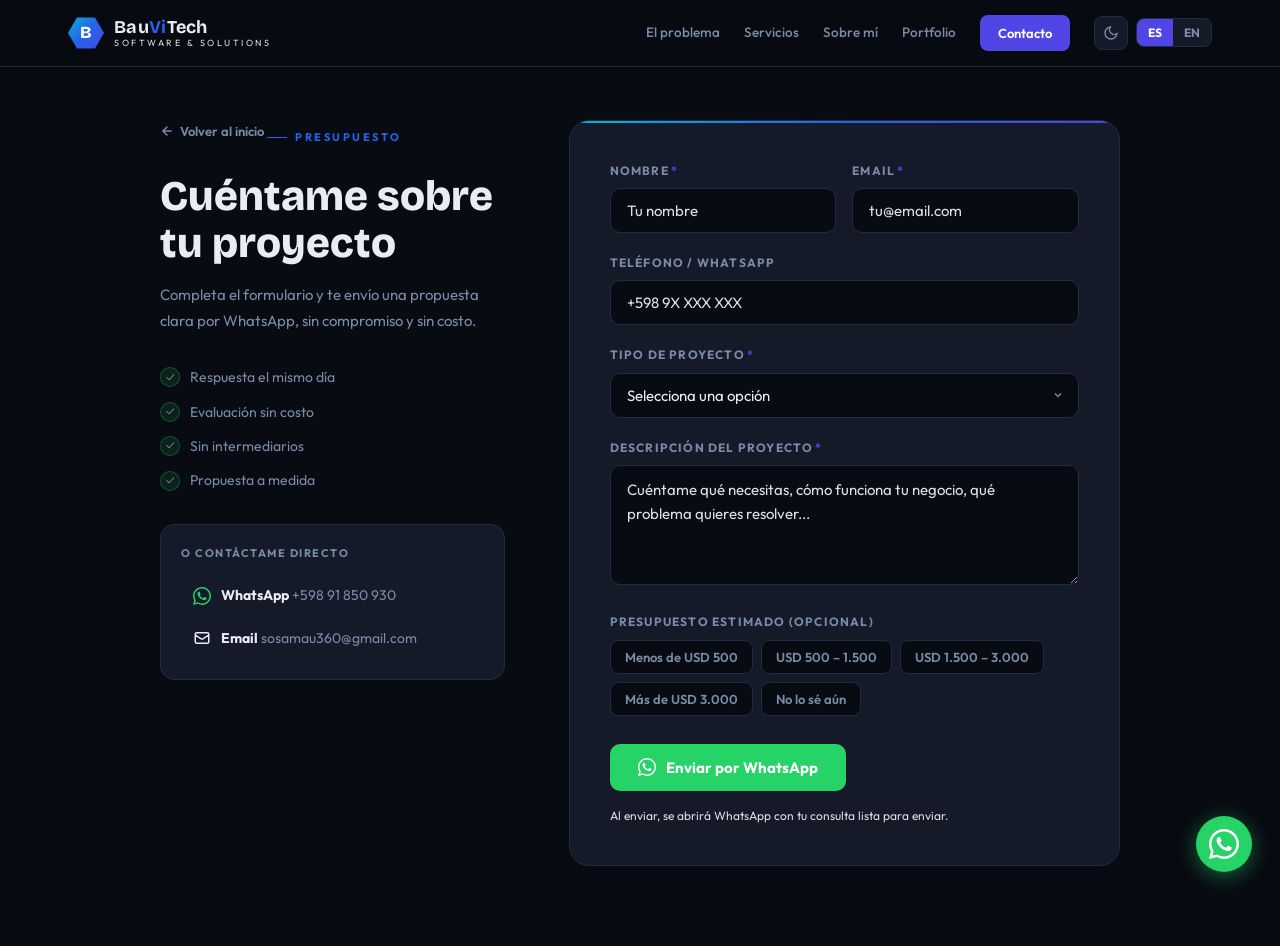
==== contacto.html @ b252465f "fix: accessible quote form and interaction regression tests (BVT-07)" ====
<!DOCTYPE html>
<html lang="es">
<head>
    <meta charset="UTF-8">
    <meta name="viewport" content="width=device-width, initial-scale=1.0">
    <title>Solicitar presupuesto – BauViTech</title>
    <link href="https://fonts.googleapis.com/css2?family=Outfit:wght@300;400;500;600;700;800&family=Bricolage+Grotesque:wght@700;800&display=swap" rel="stylesheet">
    <link rel="stylesheet" href="shared.css">
    <link rel="stylesheet" href="contacto.css">
    <link rel="icon" href="img/favicon.ico">
    <link rel="icon" type="image/png" sizes="32x32" href="img/favicon-32.png">
    <link rel="icon" type="image/png" sizes="16x16" href="img/favicon-16.png">
    <link rel="apple-touch-icon" sizes="180x180" href="img/favicon-180.png">
    <link rel="icon" type="image/png" sizes="192x192" href="img/favicon-192.png">
    <link rel="icon" type="image/png" sizes="512x512" href="img/favicon-512.png">
    <link rel="manifest" href="site.webmanifest">
</head>
<body>

<!-- NAV -->
<nav>
    <div class="nav-inner">
        <a href="index.html" class="logo">
            <div class="logo-hex"><span>B</span></div>
            <div class="logo-text">
                <div class="logo-name">Bau<span class="vi">Vi</span>Tech</div>
                <div class="logo-sub">Software & Solutions</div>
            </div>
        </a>
        <div class="nav-links">
            <a href="index.html#problema" data-i18n="nav.problem">El problema</a>
            <a href="index.html#servicios" data-i18n="nav.services">Servicios</a>
            <a href="index.html#sobre" data-i18n="nav.about">Sobre mí</a>
            <a href="portfolio.html" data-i18n="nav.portfolio">Portfolio</a>
            <a href="contacto.html" class="nav-cta active" data-i18n="nav.contact">Contacto</a>
            <div class="nav-controls">
                <button class="ctrl-btn" id="theme-toggle" title="Tema">
                    <svg id="icon-sun" width="16" height="16" fill="none" stroke="currentColor" stroke-width="2" viewBox="0 0 24 24" style="display:none"><circle cx="12" cy="12" r="5"/><path d="M12 1v2M12 21v2M4.22 4.22l1.42 1.42M18.36 18.36l1.42 1.42M1 12h2M21 12h2M4.22 19.78l1.42-1.42M18.36 5.64l1.42-1.42"/></svg>
                    <svg id="icon-moon" width="16" height="16" fill="none" stroke="currentColor" stroke-width="2" viewBox="0 0 24 24"><path d="M21 12.79A9 9 0 1 1 11.21 3 7 7 0 0 0 21 12.79z"/></svg>
                </button>
                <div class="lang-pill">
                    <button id="lang-es" data-lang="es" class="active">ES</button>
                    <button id="lang-en" data-lang="en">EN</button>
                </div>
            </div>
        </div>
        <button type="button" class="hamburger" id="hamburger" aria-label="Menú" aria-controls="mobileMenu" aria-expanded="false"><span></span><span></span><span></span></button>
    </div>
</nav>

<!-- MOBILE MENU -->
<div class="mobile-menu" id="mobileMenu">
    <a href="index.html#problema" data-i18n="nav.problem">El problema</a>
    <a href="index.html#servicios" data-i18n="nav.services">Servicios</a>
    <a href="index.html#sobre" data-i18n="nav.about">Sobre mí</a>
    <a href="portfolio.html" data-i18n="nav.portfolio">Portfolio</a>
    <a href="contacto.html" data-i18n="nav.contact">Contacto</a>
    <div class="mobile-menu-controls">
        <button class="ctrl-btn" id="theme-toggle-m" title="Tema">
            <svg id="icon-sun-m" width="16" height="16" fill="none" stroke="currentColor" stroke-width="2" viewBox="0 0 24 24" style="display:none"><circle cx="12" cy="12" r="5"/><path d="M12 1v2M12 21v2M4.22 4.22l1.42 1.42M18.36 18.36l1.42 1.42M1 12h2M21 12h2M4.22 19.78l1.42-1.42M18.36 5.64l1.42-1.42"/></svg>
            <svg id="icon-moon-m" width="16" height="16" fill="none" stroke="currentColor" stroke-width="2" viewBox="0 0 24 24"><path d="M21 12.79A9 9 0 1 1 11.21 3 7 7 0 0 0 21 12.79z"/></svg>
        </button>
        <div class="lang-pill">
            <button id="lang-es-m" data-lang="es" class="active">ES</button>
            <button id="lang-en-m" data-lang="en">EN</button>
        </div>
    </div>
</div>

<!-- PAGE CONTENT -->
<div class="page-wrap">
    <div class="page-inner">

        <!-- LEFT: INFO -->
        <div class="left-panel">
            <a href="index.html" class="back-link">
                <svg width="14" height="14" fill="none" stroke="currentColor" stroke-width="2.5" viewBox="0 0 24 24"><path stroke-linecap="round" stroke-linejoin="round" d="M19 12H5M12 5l-7 7 7 7"/></svg>
                <span data-i18n="page.back">Volver al inicio</span>
            </a>

            <div class="page-tag" data-i18n="page.tag">Presupuesto</div>
            <h1 class="page-title" data-i18n="page.title">Cuéntame sobre tu proyecto</h1>
            <p class="page-sub" data-i18n="page.sub">Completa el formulario y te envío una propuesta clara por WhatsApp, sin compromiso y sin costo.</p>

            <div class="promise-list">
                <div class="promise-item"><div class="dot">✓</div><span data-i18n="promise.p1">Respuesta el mismo día</span></div>
                <div class="promise-item"><div class="dot">✓</div><span data-i18n="promise.p2">Evaluación sin costo</span></div>
                <div class="promise-item"><div class="dot">✓</div><span data-i18n="promise.p3">Sin intermediarios</span></div>
                <div class="promise-item"><div class="dot">✓</div><span data-i18n="promise.p4">Propuesta a medida</span></div>
            </div>

            <div class="contact-direct">
                <div class="contact-direct-label" data-i18n="page.or">O contáctame directo</div>
                <a href="https://wa.me/59891850930" target="_blank" rel="noopener noreferrer">
                    <svg width="18" height="18" viewBox="0 0 24 24" fill="#25d366"><path d="M17.472 14.382c-.297-.149-1.758-.867-2.03-.967-.273-.099-.471-.148-.67.15-.197.297-.767.966-.94 1.164-.173.199-.347.223-.644.075-.297-.15-1.255-.463-2.39-1.475-.883-.788-1.48-1.761-1.653-2.059-.173-.297-.018-.458.13-.606.134-.133.298-.347.446-.52.149-.174.198-.298.298-.497.099-.198.05-.371-.025-.52-.075-.149-.669-1.612-.916-2.207-.242-.579-.487-.5-.669-.51-.173-.008-.371-.01-.57-.01-.198 0-.52.074-.792.372-.272.297-1.04 1.016-1.04 2.479 0 1.462 1.065 2.875 1.213 3.074.149.198 2.096 3.2 5.077 4.487.709.306 1.262.489 1.694.625.712.227 1.36.195 1.871.118.571-.085 1.758-.719 2.006-1.413.248-.694.248-1.289.173-1.413-.074-.124-.272-.198-.57-.347z"/><path d="M12 0C5.373 0 0 5.373 0 12c0 2.127.558 4.124 1.532 5.856L.073 23.927l6.244-1.437A11.934 11.934 0 0012 24c6.627 0 12-5.373 12-12S18.627 0 12 0zm0 22c-1.853 0-3.587-.507-5.077-1.383l-.362-.214-3.708.853.882-3.602-.235-.375A9.936 9.936 0 012 12c0-5.514 4.486-10 10-10s10 4.486 10 10-4.486 10-10 10z"/></svg>
                    <div><strong>WhatsApp</strong> <span>+598 91 850 930</span></div>
                </a>
                <a href="mailto:sosamau360@gmail.com">
                    <svg width="18" height="18" fill="none" stroke="currentColor" stroke-width="2" viewBox="0 0 24 24"><path stroke-linecap="round" stroke-linejoin="round" d="M3 8l7.89 5.26a2 2 0 002.22 0L21 8M5 19h14a2 2 0 002-2V7a2 2 0 00-2-2H5a2 2 0 00-2 2v10a2 2 0 002 2z"/></svg>
                    <div><strong>Email</strong> <span>sosamau360@gmail.com</span></div>
                </a>
            </div>
        </div>

        <!-- RIGHT: FORM -->
        <div class="form-card">

            <!-- Form -->
            <form id="budgetForm" novalidate>

                <div class="form-row">
                    <div class="form-group" style="margin-bottom:0;">
                        <label for="f-name"><span data-i18n="field.name">Nombre</span><span class="req">*</span></label>
                        <input type="text" id="f-name" data-i18n="name.placeholder" required aria-describedby="err-name" placeholder="Tu nombre" autocomplete="given-name">
                        <div class="error-msg" id="err-name" data-i18n="err.required">Este campo es obligatorio.</div>
                    </div>
                    <div class="form-group" style="margin-bottom:0;">
                        <label for="f-email"><span data-i18n="field.email">Email</span><span class="req">*</span></label>
                        <input type="email" id="f-email" data-i18n="email.placeholder" required aria-describedby="err-email" placeholder="tu@email.com" autocomplete="email">
                        <div class="error-msg" id="err-email" data-i18n="err.email">Ingresa un email válido.</div>
                    </div>
                </div>

                <div class="form-group">
                    <label for="f-phone"><span data-i18n="field.phone">Teléfono / WhatsApp</span></label>
                    <input type="tel" id="f-phone" placeholder="+598 9X XXX XXX" autocomplete="tel">
                </div>

                <div class="form-group">
                    <label for="f-type"><span data-i18n="field.type">Tipo de proyecto</span><span class="req">*</span></label>
                    <select id="f-type" required aria-describedby="err-type">
                        <option value="" disabled selected data-i18n="field.type.placeholder">Selecciona una opción</option>
                        <option value="Sistema de gestión" data-i18n="type.1">Sistema de gestión</option>
                        <option value="Aplicación móvil" data-i18n="type.2">Aplicación móvil</option>
                        <option value="Tienda online" data-i18n="type.3">Tienda online</option>
                        <option value="Automatización de procesos" data-i18n="type.4">Automatización de procesos</option>
                        <option value="Integración / API" data-i18n="type.5">Integración / API</option>
                        <option value="Plataforma web" data-i18n="type.6">Plataforma web</option>
                        <option value="Otro" data-i18n="type.7">Otro</option>
                    </select>
                    <div class="error-msg" id="err-type" data-i18n="err.required">Este campo es obligatorio.</div>
                </div>

                <div class="form-group">
                    <label for="f-desc"><span data-i18n="field.desc">Descripción del proyecto</span><span class="req">*</span></label>
                    <textarea id="f-desc" required aria-describedby="err-desc" placeholder="Cuéntame qué necesitas, cómo funciona tu negocio, qué problema quieres resolver..."></textarea>
                    <div class="error-msg" id="err-desc" data-i18n="err.required">Este campo es obligatorio.</div>
                </div>

                <div class="form-group">
                    <span id="budget-label" class="budget-label" data-i18n="field.budget">Presupuesto estimado (opcional)</span>
                    <div class="budget-pills" role="group" aria-labelledby="budget-label">
                        <button type="button" class="budget-pill" aria-pressed="false" data-i18n="budget.1">Menos de USD 500</button>
                        <button type="button" class="budget-pill" aria-pressed="false" data-i18n="budget.2">USD 500 – 1.500</button>
                        <button type="button" class="budget-pill" aria-pressed="false" data-i18n="budget.3">USD 1.500 – 3.000</button>
                        <button type="button" class="budget-pill" aria-pressed="false" data-i18n="budget.4">Más de USD 3.000</button>
                        <button type="button" class="budget-pill" aria-pressed="false" data-i18n="budget.5">No lo sé aún</button>
                    </div>
                </div>

                <div class="form-footer">
                    <button type="submit" class="btn-submit">
                        <svg width="18" height="18" viewBox="0 0 24 24" fill="currentColor"><path d="M17.472 14.382c-.297-.149-1.758-.867-2.03-.967-.273-.099-.471-.148-.67.15-.197.297-.767.966-.94 1.164-.173.199-.347.223-.644.075-.297-.15-1.255-.463-2.39-1.475-.883-.788-1.48-1.761-1.653-2.059-.173-.297-.018-.458.13-.606.134-.133.298-.347.446-.52.149-.174.198-.298.298-.497.099-.198.05-.371-.025-.52-.075-.149-.669-1.612-.916-2.207-.242-.579-.487-.5-.669-.51-.173-.008-.371-.01-.57-.01-.198 0-.52.074-.792.372-.272.297-1.04 1.016-1.04 2.479 0 1.462 1.065 2.875 1.213 3.074.149.198 2.096 3.2 5.077 4.487.709.306 1.262.489 1.694.625.712.227 1.36.195 1.871.118.571-.085 1.758-.719 2.006-1.413.248-.694.248-1.289.173-1.413-.074-.124-.272-.198-.57-.347z"/><path d="M12 0C5.373 0 0 5.373 0 12c0 2.127.558 4.124 1.532 5.856L.073 23.927l6.244-1.437A11.934 11.934 0 0012 24c6.627 0 12-5.373 12-12S18.627 0 12 0zm0 22c-1.853 0-3.587-.507-5.077-1.383l-.362-.214-3.708.853.882-3.602-.235-.375A9.936 9.936 0 012 12c0-5.514 4.486-10 10-10s10 4.486 10 10-4.486 10-10 10z"/></svg>
                        <span data-i18n="form.submit">Enviar por WhatsApp</span>
                    </button>
                    <p class="form-note" data-i18n="form.note">Al enviar, se abrirá WhatsApp con tu consulta lista para enviar.</p>
                </div>

            </form>

        </div><!-- /form-card -->
    </div><!-- /page-inner -->
</div><!-- /page-wrap -->

<!-- WhatsApp flotante -->
<a href="https://wa.me/59891850930?text=Hola%20BauViTech%2C%20me%20interesa%20hablar%20sobre%20un%20proyecto." target="_blank" rel="noopener noreferrer" title="WhatsApp" style="position:fixed;bottom:28px;right:28px;z-index:999;width:56px;height:56px;border-radius:50%;background:#25d366;display:flex;align-items:center;justify-content:center;box-shadow:0 4px 20px rgba(37,211,102,.45);transition:transform .2s,box-shadow .2s;text-decoration:none;" onmouseover="this.style.transform='scale(1.12)';this.style.boxShadow='0 6px 28px rgba(37,211,102,.6)'" onmouseout="this.style.transform='scale(1)';this.style.boxShadow='0 4px 20px rgba(37,211,102,.45)'">
    <svg width="30" height="30" viewBox="0 0 24 24" fill="white"><path d="M17.472 14.382c-.297-.149-1.758-.867-2.03-.967-.273-.099-.471-.148-.67.15-.197.297-.767.966-.94 1.164-.173.199-.347.223-.644.075-.297-.15-1.255-.463-2.39-1.475-.883-.788-1.48-1.761-1.653-2.059-.173-.297-.018-.458.13-.606.134-.133.298-.347.446-.52.149-.174.198-.298.298-.497.099-.198.05-.371-.025-.52-.075-.149-.669-1.612-.916-2.207-.242-.579-.487-.5-.669-.51-.173-.008-.371-.01-.57-.01-.198 0-.52.074-.792.372-.272.297-1.04 1.016-1.04 2.479 0 1.462 1.065 2.875 1.213 3.074.149.198 2.096 3.2 5.077 4.487.709.306 1.262.489 1.694.625.712.227 1.36.195 1.871.118.571-.085 1.758-.719 2.006-1.413.248-.694.248-1.289.173-1.413-.074-.124-.272-.198-.57-.347z"/><path d="M12 0C5.373 0 0 5.373 0 12c0 2.127.558 4.124 1.532 5.856L.073 23.927l6.244-1.437A11.934 11.934 0 0012 24c6.627 0 12-5.373 12-12S18.627 0 12 0zm0 22c-1.853 0-3.587-.507-5.077-1.383l-.362-.214-3.708.853.882-3.602-.235-.375A9.936 9.936 0 012 12c0-5.514 4.486-10 10-10s10 4.486 10 10-4.486 10-10 10z"/></svg>
</a>

<script src="js/contacto.i18n.js"></script>
<script src="js/shared.js"></script>
<script src="js/contacto.js"></script>
</body>
</html>
---- shared.css ----
/* ============================================================
   shared.css — Estilos comunes a index.html y portfolio.html
   BauViTech · Software & Solutions
   ============================================================ */

/* ── GOOGLE FONTS ─────────────────────────────────────────────
   Importar en cada HTML:
   <link href="https://fonts.googleapis.com/css2?family=Outfit:wght@300;400;500;600;700;800&family=Bricolage+Grotesque:wght@700;800&display=swap" rel="stylesheet">
   ──────────────────────────────────────────────────────────── */

/* ── RESET ──────────────────────────────────────────────────── */
*, *::before, *::after { box-sizing: border-box; margin: 0; padding: 0; }

/* ── VARIABLES — TEMA OSCURO (default, index) ───────────────── */
:root {
    /* Brand colors */
    --cyan:   #06b6d4;
    --blue:   #2563eb;
    --indigo: #4f46e5;
    --violet: #7c3aed;

    /* Gradientes */
    --grad:      linear-gradient(135deg, var(--cyan), var(--blue), var(--indigo));
    --grad-text: linear-gradient(120deg, #38bdf8 0%, #6366f1 50%, #a78bfa 100%);

    /* Tema oscuro (usado en index.html y dark mode del portfolio) */
    --bg:         #080b12;
    --bg2:        #0e1320;
    --surface:    #141a28;
    --surface2:   #1c2438;
    --border:     #1f2d44;
    --border2:    #253248;
    --text:       #e8edf5;
    --text-muted: #7a8ba8;
    --text-dim:   #dedfe0;
    --nav-bg:     rgba(8,11,18,0.88);
}

/* ── VARIABLES — TEMA CLARO (portfolio light mode) ──────────── */
html.light {
    --bg:         #f8f7f4;
    --bg2:        #ffffff;
    --surface:    #ffffff;
    --surface2:   #f1f0fb;
    --border:     #e2e0db;
    --border2:    #ccc9f5;
    --text:       #111111;
    --text-muted: #666666;
    --text-dim:   #3d3d3d;
    --nav-bg:     rgba(248,247,244,0.88);
    --indigo:     #4f46e5;
    --blue:       #2563eb;
    --grad-text:  linear-gradient(120deg, #4f46e5 0%, #7c3aed 60%, #ec4899 100%);
}

/* ── BASE ───────────────────────────────────────────────────── */
body {
    font-family: 'Outfit', sans-serif;
    background: var(--bg);
    color: var(--text);
    overflow-x: hidden;
    line-height: 1.6;
    transition: background 0.3s ease, color 0.3s ease;
}

h1, h2, h3, h4 {
    font-family: 'Bricolage Grotesque', sans-serif;
    line-height: 1.1;
}

a { text-decoration: none; color: inherit; }

/* ── GRADIENT TEXT ──────────────────────────────────────────── */
.grad-text {
    background: var(--grad-text);
    -webkit-background-clip: text;
    -webkit-text-fill-color: transparent;
    background-clip: text;
}

/* ── SCROLLBAR ──────────────────────────────────────────────── */
::-webkit-scrollbar { width: 6px; }
::-webkit-scrollbar-track { background: var(--bg); }
::-webkit-scrollbar-thumb { background: var(--border2); border-radius: 3px; }

/* ── NAV ─────────────────────────────────────────────────────── */
nav {
    position: fixed; top: 0; left: 0; right: 0; z-index: 100;
    background: var(--nav-bg);
    backdrop-filter: blur(16px);
    border-bottom: 1px solid var(--border);
    transition: background 0.3s, border-color 0.3s;
}

.nav-inner {
    max-width: 1200px; margin: 0 auto;
    padding: 0 28px; height: 66px;
    display: flex; align-items: center; justify-content: space-between;
}

/* Logo */
.logo, .logo-container {
    display: flex; align-items: center; gap: 10px;
    text-decoration: none;
}

.logo-hex {
    width: 36px; height: 36px; flex-shrink: 0;
    background: var(--grad);
    clip-path: polygon(25% 6.7%, 75% 6.7%, 100% 50%, 75% 93.3%, 25% 93.3%, 0% 50%);
    display: flex; align-items: center; justify-content: center;
}

.logo-hex span {
    color: #fff; font-size: 17px; font-weight: 800;
    font-family: 'Bricolage Grotesque', sans-serif;
}

.logo-text { line-height: 1.1; }

.logo-name {
    font-family: 'Bricolage Grotesque', sans-serif;
    font-size: 18px; font-weight: 700;
    color: var(--text); letter-spacing: .3px;
}

.logo-name .vi { color: var(--blue); }
.logo-sub { font-size: 9px; color: var(--text-dim); letter-spacing: 2.5px; text-transform: uppercase; }

/* Nav links */
.nav-links {
    display: flex; align-items: center; gap: 24px;
}

.nav-links a {
    font-size: 13.5px; font-weight: 500;
    color: var(--text-muted);
    transition: color .2s;
}

.nav-links a:hover, .nav-links .active { color: var(--text); }

.nav-cta {
    background: var(--indigo) !important;
    color: #fff !important;
    padding: 8px 18px; border-radius: 8px;
    font-weight: 600 !important; font-size: 13px !important;
    transition: background .2s !important;
}

.nav-cta:hover { background: #4338ca !important; }

/* Hamburger */
.hamburger {
    display: none; flex-direction: column; gap: 5px;
    background: none; border: 1px solid var(--border);
    border-radius: 8px; padding: 9px 10px; cursor: pointer;
}

.hamburger span {
    display: block; width: 18px; height: 2px;
    background: var(--text-muted); border-radius: 2px;
    transition: background .2s;
}

/* Nav controls (theme + lang) */
.nav-controls {
    display: flex; align-items: center; gap: 8px;
}

.ctrl-btn {
    display: flex; align-items: center; justify-content: center;
    width: 34px; height: 34px; border-radius: 8px; cursor: pointer;
    background: var(--surface); border: 1px solid var(--border);
    color: var(--text-muted); font-size: 15px;
    transition: border-color .2s, color .2s, background .2s;
}

.ctrl-btn:hover { border-color: var(--indigo); color: var(--text); }
.ctrl-btn.active { background: var(--indigo); border-color: var(--indigo); color: #fff; }

.lang-pill {
    display: flex; align-items: center;
    background: var(--surface); border: 1px solid var(--border);
    border-radius: 8px; overflow: hidden;
}

.lang-pill button {
    padding: 6px 11px; font-size: 12px; font-weight: 700;
    color: var(--text-muted); background: none; border: none; cursor: pointer;
    transition: background .2s, color .2s;
    font-family: 'Outfit', sans-serif;
}

.lang-pill button.active {
    background: var(--indigo); color: #fff;
}

.lang-pill button:hover:not(.active) { color: var(--text); }

/* Mobile menu */
.mobile-menu {
    display: none; flex-direction: column;
    background: var(--bg2); border-bottom: 1px solid var(--border);
    position: fixed; top: 66px; left: 0; right: 0; z-index: 99;
}

.mobile-menu.open { display: flex; }

.mobile-menu a {
    padding: 14px 28px; font-size: 15px; font-weight: 500;
    color: var(--text-muted); border-bottom: 1px solid var(--border);
    transition: color .2s;
}

.mobile-menu a:hover { color: var(--text); }

.mobile-menu-controls {
    display: flex; align-items: center; gap: 10px;
    padding: 14px 28px; border-bottom: 1px solid var(--border);
}

@media (max-width: 768px) {
    .nav-links { display: none; }
    .hamburger { display: flex; }
}

/* ── BUTTONS ─────────────────────────────────────────────────── */
.btn-primary {
    background: var(--indigo); color: #fff;
    padding: 13px 30px; border-radius: 10px;
    font-weight: 700; font-size: 15px;
    font-family: 'Outfit', sans-serif;
    display: inline-flex; align-items: center; gap: 8px;
    transition: background .2s, transform .2s, box-shadow .2s;
    border: none; cursor: pointer;
}

.btn-primary:hover {
    background: #4338ca; transform: translateY(-2px);
    box-shadow: 0 12px 32px rgba(79,70,229,.35);
}

.btn-outline {
    border: 1px solid var(--border2); color: var(--text-muted);
    padding: 13px 30px; border-radius: 10px;
    font-weight: 600; font-size: 15px;
    font-family: 'Outfit', sans-serif;
    display: inline-flex; align-items: center; gap: 8px;
    transition: border-color .2s, color .2s, transform .2s;
    background: none; cursor: pointer;
}

.btn-outline:hover {
    border-color: var(--indigo); color: var(--text);
    transform: translateY(-2px);
}

/* ── SECTION BASE ────────────────────────────────────────────── */
.section { padding: 96px 28px; }
.section-alt { background: var(--bg2); border-top: 1px solid var(--border); border-bottom: 1px solid var(--border); }
.container { max-width: 1200px; margin: 0 auto; }

.section-label {
    display: inline-flex; align-items: center; gap: 8px;
    font-size: 11px; font-weight: 700; letter-spacing: 2.5px;
    text-transform: uppercase; color: var(--blue); margin-bottom: 16px;
}

.section-label::before {
    content: ''; display: block;
    width: 20px; height: 1px; background: var(--blue);
}

.section-title {
    font-size: clamp(28px, 4vw, 44px); font-weight: 800;
    color: var(--text); margin-bottom: 16px;
}

.section-sub {
    font-size: 16px; color: var(--text-muted);
    max-width: 540px; line-height: 1.7;
}

/* ── DIVIDER ─────────────────────────────────────────────────── */
.divider {
    width: 40px; height: 2px;
    background: var(--grad); border-radius: 2px;
    margin: 16px 0 20px;
}

/* ── FOOTER ──────────────────────────────────────────────────── */
footer {
    background: var(--bg2); border-top: 1px solid var(--border);
    padding: 48px 28px 32px;
}

.footer-inner {
    max-width: 1200px; margin: 0 auto;
    display: grid; grid-template-columns: 2fr 1fr 1fr; gap: 48px;
}

.footer-desc {
    font-size: 13.5px; color: var(--text-muted);
    line-height: 1.7; margin-top: 14px; max-width: 300px;
}

.footer-col-title {
    font-family: 'Bricolage Grotesque', sans-serif;
    font-size: 13px; font-weight: 700; color: var(--text);
    letter-spacing: 1.5px; text-transform: uppercase; margin-bottom: 16px;
}

.footer-links { display: flex; flex-direction: column; gap: 10px; }

.footer-links a {
    font-size: 13.5px; color: var(--text-muted); transition: color .2s;
}

.footer-links a:hover { color: var(--text); }

.footer-bottom {
    max-width: 1200px; margin: 40px auto 0;
    padding-top: 24px; border-top: 1px solid var(--border);
    display: flex; justify-content: space-between; align-items: center;
    font-size: 12px; color: var(--text-dim); flex-wrap: wrap; gap: 8px;
}

/* ── ANIMATIONS ──────────────────────────────────────────────── */
@keyframes pulse { 0%,100%{opacity:1;transform:scale(1)} 50%{opacity:.5;transform:scale(1.3)} }
@keyframes fadeUp { from { opacity:0; transform:translateY(28px); } to { opacity:1; transform:translateY(0); } }

.fade-up { opacity: 0; animation: fadeUp .6s ease-out forwards; }
.delay-1 { animation-delay: .1s; }
.delay-2 { animation-delay: .2s; }
.delay-3 { animation-delay: .3s; }
.delay-4 { animation-delay: .45s; }

/* ── RESPONSIVE SHARED ───────────────────────────────────────── */
@media (max-width: 768px) {
    .footer-inner { grid-template-columns: 1fr 1fr; }
    .section { padding: 64px 20px; }
}

@media (max-width: 480px) {
    .footer-inner { grid-template-columns: 1fr; }
}

/* Shared navigation and anchor behavior. */
html { scroll-behavior: smooth; scroll-padding-top: 82px; }
@media (prefers-reduced-motion: reduce) { html { scroll-behavior: auto; } *, *::before, *::after { animation-duration: .01ms !important; transition-duration: .01ms !important; } }
@media (max-width: 900px) { .nav-links { display: none; } .hamburger { display: flex; } }
@media (min-width: 901px) { .mobile-menu.open { display: none; } }
---- contacto.css ----
/* Page-specific styles moved from HTML. */

        /* ── PAGE LAYOUT ─────────────────────────────────────────── */
        .page-wrap {
            min-height: 100vh;
            padding: 120px 28px 80px;
        }

        .page-inner {
            max-width: 960px;
            margin: 0 auto;
            display: grid;
            grid-template-columns: 1fr 1.6fr;
            gap: 64px;
            align-items: start;
        }

        /* ── LEFT PANEL ──────────────────────────────────────────── */
        .left-panel { position: sticky; top: 100px; }

        .back-link {
            display: inline-flex; align-items: center; gap: 6px;
            font-size: 13px; font-weight: 600; color: var(--text-muted);
            margin-bottom: 32px; transition: color .2s;
        }
        .back-link:hover { color: var(--text); }

        .page-tag {
            display: inline-flex; align-items: center; gap: 8px;
            font-size: 11px; font-weight: 700; letter-spacing: 2.5px;
            text-transform: uppercase; color: var(--blue); margin-bottom: 16px;
        }
        .page-tag::before { content:''; display:block; width:20px; height:1px; background:var(--blue); }

        .page-title {
            font-family: 'Bricolage Grotesque', sans-serif;
            font-size: clamp(28px, 3.5vw, 42px);
            font-weight: 800; color: var(--text);
            line-height: 1.1; margin-bottom: 16px;
        }

        .page-sub {
            font-size: 15px; color: var(--text-muted);
            line-height: 1.75; margin-bottom: 32px;
        }

        .promise-list {
            display: flex; flex-direction: column; gap: 12px;
            margin-bottom: 32px;
        }
        .promise-item {
            display: flex; align-items: center; gap: 10px;
            font-size: 14px; color: var(--text-muted);
        }
        .promise-item .dot {
            width: 20px; height: 20px; border-radius: 50%; flex-shrink: 0;
            background: rgba(34,197,94,.12);
            border: 1px solid rgba(34,197,94,.3);
            display: flex; align-items: center; justify-content: center;
            font-size: 11px;
        }

        .contact-direct {
            background: var(--surface);
            border: 1px solid var(--border);
            border-radius: 14px;
            padding: 20px;
        }
        .contact-direct-label {
            font-size: 11px; font-weight: 700; text-transform: uppercase;
            letter-spacing: 1.5px; color: var(--text-muted); margin-bottom: 12px;
        }
        .contact-direct a {
            display: flex; align-items: center; gap: 10px;
            padding: 10px 12px; border-radius: 8px;
            font-size: 14px; font-weight: 600; color: var(--text);
            transition: background .2s;
        }
        .contact-direct a:hover { background: var(--surface2); }
        .contact-direct a span { color: var(--text-muted); font-weight: 400; }

        /* ── FORM ────────────────────────────────────────────────── */
        .form-card {
            background: var(--surface);
            border: 1px solid var(--border);
            border-radius: 20px;
            padding: 40px;
            position: relative;
            overflow: hidden;
        }
        .form-card::before {
            content: '';
            position: absolute; top: 0; left: 0; right: 0; height: 2px;
            background: linear-gradient(90deg, var(--cyan), var(--blue), var(--indigo));
        }

        .form-group { margin-bottom: 20px; }

        .form-row {
            display: grid; grid-template-columns: 1fr 1fr;
            gap: 16px; margin-bottom: 20px;
        }

        label {
            display: block;
            font-size: 12px; font-weight: 700;
            text-transform: uppercase; letter-spacing: 1.2px;
            color: var(--text-muted); margin-bottom: 8px;
        }
        label .req { color: var(--indigo); margin-left: 2px; }

        input, select, textarea {
            width: 100%;
            background: var(--bg);
            border: 1px solid var(--border);
            border-radius: 10px;
            padding: 12px 16px;
            font-family: 'Outfit', sans-serif;
            font-size: 15px;
            color: var(--text);
            transition: border-color .2s, box-shadow .2s;
            outline: none;
            -webkit-appearance: none;
        }

        input::placeholder, textarea::placeholder {
            color: var(--text-dim);
        }

        input:focus, select:focus, textarea:focus {
            border-color: var(--indigo);
            box-shadow: 0 0 0 3px rgba(79,70,229,.12);
        }

        select {
            cursor: pointer;
            background-image: url("data:image/svg+xml,%3Csvg xmlns='http://www.w3.org/2000/svg' width='12' height='12' viewBox='0 0 24 24' fill='none' stroke='%237a8ba8' stroke-width='2.5'%3E%3Cpath d='M6 9l6 6 6-6'/%3E%3C/svg%3E");
            background-repeat: no-repeat;
            background-position: right 14px center;
            padding-right: 40px;
        }

        select option {
            background: var(--surface);
            color: var(--text);
        }

        textarea {
            resize: vertical;
            min-height: 120px;
            line-height: 1.6;
        }

        /* Budget pills */
        .budget-pills {
            display: flex; flex-wrap: wrap; gap: 8px;
            margin-top: 4px;
        }
        .budget-pill {
            padding: 8px 14px; border-radius: 8px;
            font-size: 13px; font-weight: 600;
            background: var(--bg); border: 1px solid var(--border);
            color: var(--text-muted); cursor: pointer;
            transition: all .2s; user-select: none;
        }
        .budget-pill:hover { border-color: var(--indigo); color: var(--text); }
        .budget-pill.selected {
            background: rgba(79,70,229,.12);
            border-color: var(--indigo);
            color: var(--indigo);
        }
        html.light .budget-pill.selected { color: #3730a3; }

        /* Submit */
        .form-footer {
            display: flex; align-items: center; gap: 16px;
            margin-top: 28px; flex-wrap: wrap;
        }

        .btn-submit {
            display: inline-flex; align-items: center; gap: 10px;
            background: #25d366; color: #fff;
            padding: 14px 28px; border-radius: 10px;
            font-family: 'Outfit', sans-serif;
            font-weight: 700; font-size: 15px;
            border: none; cursor: pointer;
            transition: background .2s, transform .2s, box-shadow .2s;
            text-decoration: none;
        }
        .btn-submit:hover {
            background: #1db954;
            transform: translateY(-2px);
            box-shadow: 0 10px 28px rgba(37,211,102,.35);
        }

        .form-note {
            font-size: 12px; color: var(--text-dim); line-height: 1.5;
        }

        /* Success state */
        .form-success {
            display: none;
            text-align: center; padding: 40px 20px;
        }
        .form-success.show { display: block; }
        .form-success .success-icon {
            font-size: 48px; margin-bottom: 16px;
        }
        .form-success h3 {
            font-family: 'Bricolage Grotesque', sans-serif;
            font-size: 22px; font-weight: 800;
            color: var(--text); margin-bottom: 8px;
        }
        .form-success p { font-size: 15px; color: var(--text-muted); }

        /* Error highlight */
        input.error, select.error, textarea.error {
            border-color: #ef4444;
            box-shadow: 0 0 0 3px rgba(239,68,68,.1);
        }
        .error-msg {
            font-size: 12px; color: #ef4444;
            margin-top: 4px; display: none;
        }
        .error-msg.show { display: block; }

        /* ── RESPONSIVE ──────────────────────────────────────────── */
        @media (max-width: 860px) {
            .page-inner { grid-template-columns: 1fr; gap: 40px; }
            .left-panel { position: static; }
            .form-card { padding: 28px 20px; }
            .form-row { grid-template-columns: 1fr; gap: 0; }
        }

        @media (max-width: 480px) {
            .budget-pills { gap: 6px; }
            .budget-pill { font-size: 12px; padding: 7px 11px; }
            .form-footer { flex-direction: column; align-items: stretch; }
            .btn-submit { justify-content: center; }
        }
    

.budget-label { display:block; font-size:12px; font-weight:700; text-transform:uppercase; letter-spacing:1.2px; color:var(--text-muted); margin-bottom:8px; }
.budget-pill { font-family:inherit; }
.budget-pill:focus-visible { outline:2px solid var(--indigo); outline-offset:2px; }
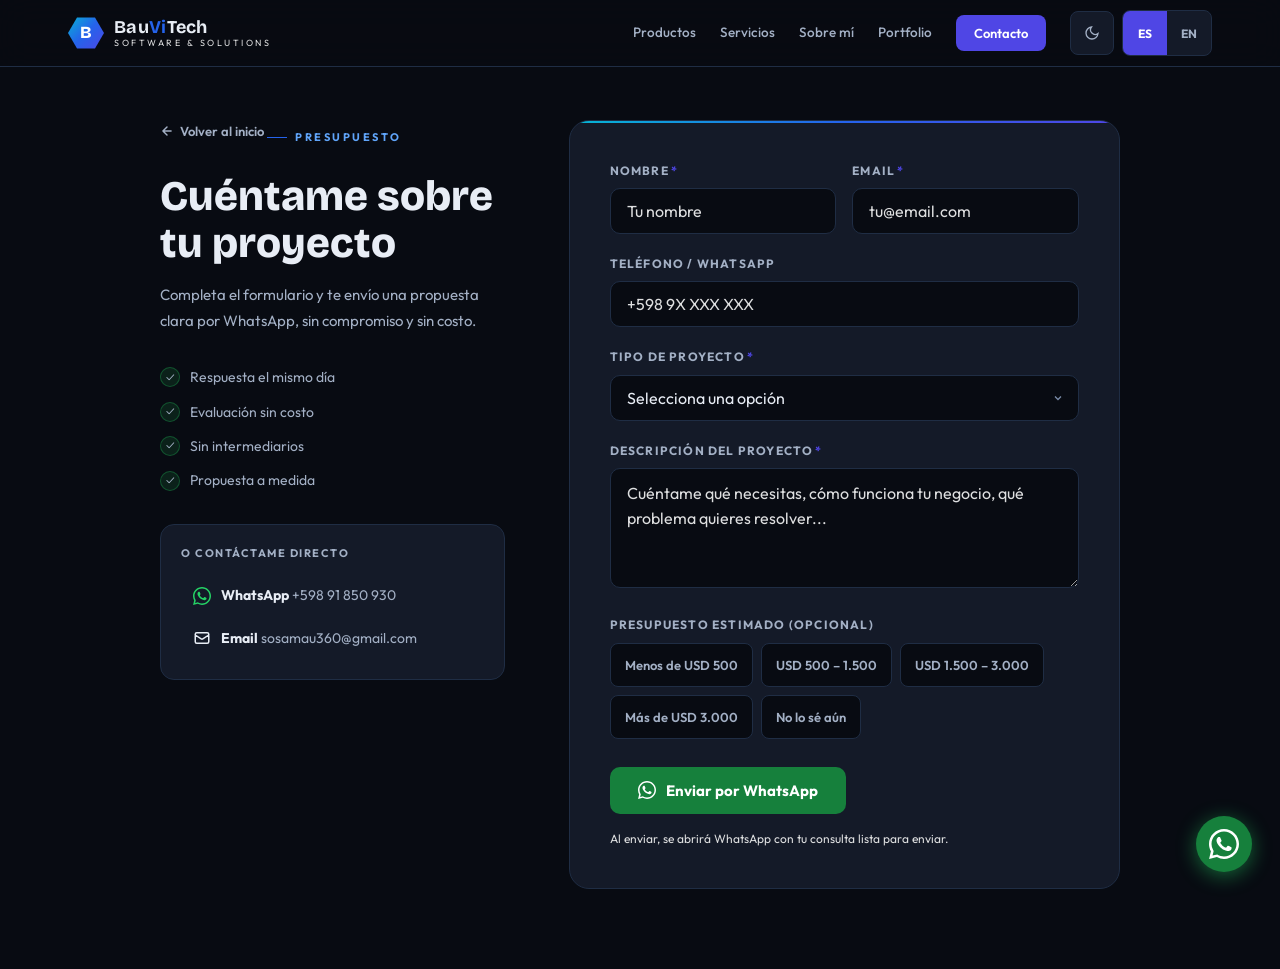
==== commit 7b7740c6: "feat: accessible responsive site and technical SEO (BVT-05 BVT-06)" ====
--- a/contacto.html
+++ b/contacto.html
@@ -3,7 +3,9 @@
 <head>
     <meta charset="UTF-8">
     <meta name="viewport" content="width=device-width, initial-scale=1.0">
-    <title>Solicitar presupuesto – BauViTech</title>
+    <title>Contacto y presupuesto de software | BauViTech</title>
+    <link rel="preconnect" href="https://fonts.googleapis.com">
+    <link rel="preconnect" href="https://fonts.gstatic.com" crossorigin>
     <link href="https://fonts.googleapis.com/css2?family=Outfit:wght@300;400;500;600;700;800&family=Bricolage+Grotesque:wght@700;800&display=swap" rel="stylesheet">
     <link rel="stylesheet" href="shared.css">
     <link rel="stylesheet" href="contacto.css">
@@ -14,11 +16,45 @@
     <link rel="icon" type="image/png" sizes="192x192" href="img/favicon-192.png">
     <link rel="icon" type="image/png" sizes="512x512" href="img/favicon-512.png">
     <link rel="manifest" href="site.webmanifest">
+
+    <meta name="description" content="Consultá por nuestros productos, solicitá una demostración o pedí un presupuesto de software a medida. Contacto con BauViTech en Uruguay.">
+    <meta name="robots" content="index, follow">
+    <link rel="canonical" href="https://www.bauvitech.com/contacto.html">
+    <meta property="og:type" content="website">
+    <meta property="og:site_name" content="BauViTech">
+    <meta property="og:locale" content="es_UY">
+    <meta property="og:url" content="https://www.bauvitech.com/contacto.html">
+    <meta property="og:title" content="Contacto y presupuesto de software | BauViTech">
+    <meta property="og:description" content="Consultá por nuestros productos, solicitá una demostración o pedí un presupuesto de software a medida. Contacto con BauViTech en Uruguay.">
+    <meta property="og:image" content="https://www.bauvitech.com/img/og-image.png">
+    <meta name="twitter:card" content="summary_large_image">
+    <meta name="twitter:title" content="Contacto y presupuesto de software | BauViTech">
+    <meta name="twitter:description" content="Consultá por nuestros productos, solicitá una demostración o pedí un presupuesto de software a medida. Contacto con BauViTech en Uruguay.">
+    <meta name="twitter:image" content="https://www.bauvitech.com/img/og-image.png">
+    <script type="application/ld+json">
+{
+  "@context": "https://schema.org",
+  "@graph": [
+    {
+      "@type": "WebPage",
+      "@id": "https://www.bauvitech.com/contacto.html#webpage",
+      "url": "https://www.bauvitech.com/contacto.html",
+      "name": "Contacto y presupuesto de software | BauViTech",
+      "description": "Consultá por nuestros productos, solicitá una demostración o pedí un presupuesto de software a medida. Contacto con BauViTech en Uruguay.",
+      "inLanguage": "es-UY",
+      "isPartOf": {
+        "@id": "https://www.bauvitech.com/#website"
+      }
+    }
+  ]
+}
+    </script>
 </head>
 <body>
+<a class="skip-link" href="#contenido-principal" data-i18n="a11y.skip">Ir al contenido principal</a>
 
 <!-- NAV -->
-<nav>
+<nav aria-label="Navegación principal" data-i18n-aria-label="a11y.nav">
     <div class="nav-inner">
         <a href="index.html" class="logo">
             <div class="logo-hex"><span>B</span></div>
@@ -28,19 +64,19 @@
             </div>
         </a>
         <div class="nav-links">
-            <a href="index.html#problema" data-i18n="nav.problem">El problema</a>
+            <a href="index.html#productos" data-i18n="nav.products">Productos</a>
             <a href="index.html#servicios" data-i18n="nav.services">Servicios</a>
             <a href="index.html#sobre" data-i18n="nav.about">Sobre mí</a>
             <a href="portfolio.html" data-i18n="nav.portfolio">Portfolio</a>
             <a href="contacto.html" class="nav-cta active" data-i18n="nav.contact">Contacto</a>
             <div class="nav-controls">
-                <button class="ctrl-btn" id="theme-toggle" title="Tema">
-                    <svg id="icon-sun" width="16" height="16" fill="none" stroke="currentColor" stroke-width="2" viewBox="0 0 24 24" style="display:none"><circle cx="12" cy="12" r="5"/><path d="M12 1v2M12 21v2M4.22 4.22l1.42 1.42M18.36 18.36l1.42 1.42M1 12h2M21 12h2M4.22 19.78l1.42-1.42M18.36 5.64l1.42-1.42"/></svg>
-                    <svg id="icon-moon" width="16" height="16" fill="none" stroke="currentColor" stroke-width="2" viewBox="0 0 24 24"><path d="M21 12.79A9 9 0 1 1 11.21 3 7 7 0 0 0 21 12.79z"/></svg>
+                <button type="button" class="ctrl-btn" id="theme-toggle" title="Tema claro" aria-label="Tema claro" aria-pressed="false">
+                    <svg id="icon-sun" aria-hidden="true" focusable="false" width="16" height="16" fill="none" stroke="currentColor" stroke-width="2" viewBox="0 0 24 24" style="display:none"><circle cx="12" cy="12" r="5"/><path d="M12 1v2M12 21v2M4.22 4.22l1.42 1.42M18.36 18.36l1.42 1.42M1 12h2M21 12h2M4.22 19.78l1.42-1.42M18.36 5.64l1.42-1.42"/></svg>
+                    <svg id="icon-moon" aria-hidden="true" focusable="false" width="16" height="16" fill="none" stroke="currentColor" stroke-width="2" viewBox="0 0 24 24"><path d="M21 12.79A9 9 0 1 1 11.21 3 7 7 0 0 0 21 12.79z"/></svg>
                 </button>
                 <div class="lang-pill">
-                    <button id="lang-es" data-lang="es" class="active">ES</button>
-                    <button id="lang-en" data-lang="en">EN</button>
+                    <button type="button" id="lang-es" data-lang="es" lang="es" aria-label="Español" aria-pressed="true" class="active">ES</button>
+                    <button type="button" id="lang-en" data-lang="en" lang="en" aria-label="English" aria-pressed="false">EN</button>
                 </div>
             </div>
         </div>
@@ -49,26 +85,26 @@
 </nav>
 
 <!-- MOBILE MENU -->
-<div class="mobile-menu" id="mobileMenu">
-    <a href="index.html#problema" data-i18n="nav.problem">El problema</a>
+<div class="mobile-menu" id="mobileMenu" role="navigation" aria-label="Navegación móvil" data-i18n-aria-label="a11y.mobileNav">
+    <a href="index.html#productos" data-i18n="nav.products">Productos</a>
     <a href="index.html#servicios" data-i18n="nav.services">Servicios</a>
     <a href="index.html#sobre" data-i18n="nav.about">Sobre mí</a>
     <a href="portfolio.html" data-i18n="nav.portfolio">Portfolio</a>
     <a href="contacto.html" data-i18n="nav.contact">Contacto</a>
     <div class="mobile-menu-controls">
-        <button class="ctrl-btn" id="theme-toggle-m" title="Tema">
-            <svg id="icon-sun-m" width="16" height="16" fill="none" stroke="currentColor" stroke-width="2" viewBox="0 0 24 24" style="display:none"><circle cx="12" cy="12" r="5"/><path d="M12 1v2M12 21v2M4.22 4.22l1.42 1.42M18.36 18.36l1.42 1.42M1 12h2M21 12h2M4.22 19.78l1.42-1.42M18.36 5.64l1.42-1.42"/></svg>
-            <svg id="icon-moon-m" width="16" height="16" fill="none" stroke="currentColor" stroke-width="2" viewBox="0 0 24 24"><path d="M21 12.79A9 9 0 1 1 11.21 3 7 7 0 0 0 21 12.79z"/></svg>
+        <button type="button" class="ctrl-btn" id="theme-toggle-m" title="Tema claro" aria-label="Tema claro" aria-pressed="false">
+            <svg id="icon-sun-m" aria-hidden="true" focusable="false" width="16" height="16" fill="none" stroke="currentColor" stroke-width="2" viewBox="0 0 24 24" style="display:none"><circle cx="12" cy="12" r="5"/><path d="M12 1v2M12 21v2M4.22 4.22l1.42 1.42M18.36 18.36l1.42 1.42M1 12h2M21 12h2M4.22 19.78l1.42-1.42M18.36 5.64l1.42-1.42"/></svg>
+            <svg id="icon-moon-m" aria-hidden="true" focusable="false" width="16" height="16" fill="none" stroke="currentColor" stroke-width="2" viewBox="0 0 24 24"><path d="M21 12.79A9 9 0 1 1 11.21 3 7 7 0 0 0 21 12.79z"/></svg>
         </button>
         <div class="lang-pill">
-            <button id="lang-es-m" data-lang="es" class="active">ES</button>
-            <button id="lang-en-m" data-lang="en">EN</button>
+            <button type="button" id="lang-es-m" data-lang="es" lang="es" aria-label="Español" aria-pressed="true" class="active">ES</button>
+            <button type="button" id="lang-en-m" data-lang="en" lang="en" aria-label="English" aria-pressed="false">EN</button>
         </div>
     </div>
 </div>
 
 <!-- PAGE CONTENT -->
-<div class="page-wrap">
+<main class="page-wrap" id="contenido-principal" tabindex="-1">
     <div class="page-inner">
 
         <!-- LEFT: INFO -->
@@ -170,11 +206,11 @@
 
         </div><!-- /form-card -->
     </div><!-- /page-inner -->
-</div><!-- /page-wrap -->
+</main><!-- /page-wrap -->
 
 <!-- WhatsApp flotante -->
-<a href="https://wa.me/59891850930?text=Hola%20BauViTech%2C%20me%20interesa%20hablar%20sobre%20un%20proyecto." target="_blank" rel="noopener noreferrer" title="WhatsApp" style="position:fixed;bottom:28px;right:28px;z-index:999;width:56px;height:56px;border-radius:50%;background:#25d366;display:flex;align-items:center;justify-content:center;box-shadow:0 4px 20px rgba(37,211,102,.45);transition:transform .2s,box-shadow .2s;text-decoration:none;" onmouseover="this.style.transform='scale(1.12)';this.style.boxShadow='0 6px 28px rgba(37,211,102,.6)'" onmouseout="this.style.transform='scale(1)';this.style.boxShadow='0 4px 20px rgba(37,211,102,.45)'">
-    <svg width="30" height="30" viewBox="0 0 24 24" fill="white"><path d="M17.472 14.382c-.297-.149-1.758-.867-2.03-.967-.273-.099-.471-.148-.67.15-.197.297-.767.966-.94 1.164-.173.199-.347.223-.644.075-.297-.15-1.255-.463-2.39-1.475-.883-.788-1.48-1.761-1.653-2.059-.173-.297-.018-.458.13-.606.134-.133.298-.347.446-.52.149-.174.198-.298.298-.497.099-.198.05-.371-.025-.52-.075-.149-.669-1.612-.916-2.207-.242-.579-.487-.5-.669-.51-.173-.008-.371-.01-.57-.01-.198 0-.52.074-.792.372-.272.297-1.04 1.016-1.04 2.479 0 1.462 1.065 2.875 1.213 3.074.149.198 2.096 3.2 5.077 4.487.709.306 1.262.489 1.694.625.712.227 1.36.195 1.871.118.571-.085 1.758-.719 2.006-1.413.248-.694.248-1.289.173-1.413-.074-.124-.272-.198-.57-.347z"/><path d="M12 0C5.373 0 0 5.373 0 12c0 2.127.558 4.124 1.532 5.856L.073 23.927l6.244-1.437A11.934 11.934 0 0012 24c6.627 0 12-5.373 12-12S18.627 0 12 0zm0 22c-1.853 0-3.587-.507-5.077-1.383l-.362-.214-3.708.853.882-3.602-.235-.375A9.936 9.936 0 012 12c0-5.514 4.486-10 10-10s10 4.486 10 10-4.486 10-10 10z"/></svg>
+<a href="https://wa.me/59891850930?text=Hola%20BauViTech%2C%20me%20interesa%20hablar%20sobre%20un%20proyecto." target="_blank" rel="noopener noreferrer" class="floating-whatsapp" title="WhatsApp" aria-label="Contactar por WhatsApp" data-i18n-aria-label="a11y.whatsapp">
+    <svg aria-hidden="true" focusable="false" width="30" height="30" viewBox="0 0 24 24" fill="white"><path d="M17.472 14.382c-.297-.149-1.758-.867-2.03-.967-.273-.099-.471-.148-.67.15-.197.297-.767.966-.94 1.164-.173.199-.347.223-.644.075-.297-.15-1.255-.463-2.39-1.475-.883-.788-1.48-1.761-1.653-2.059-.173-.297-.018-.458.13-.606.134-.133.298-.347.446-.52.149-.174.198-.298.298-.497.099-.198.05-.371-.025-.52-.075-.149-.669-1.612-.916-2.207-.242-.579-.487-.5-.669-.51-.173-.008-.371-.01-.57-.01-.198 0-.52.074-.792.372-.272.297-1.04 1.016-1.04 2.479 0 1.462 1.065 2.875 1.213 3.074.149.198 2.096 3.2 5.077 4.487.709.306 1.262.489 1.694.625.712.227 1.36.195 1.871.118.571-.085 1.758-.719 2.006-1.413.248-.694.248-1.289.173-1.413-.074-.124-.272-.198-.57-.347z"/><path d="M12 0C5.373 0 0 5.373 0 12c0 2.127.558 4.124 1.532 5.856L.073 23.927l6.244-1.437A11.934 11.934 0 0012 24c6.627 0 12-5.373 12-12S18.627 0 12 0zm0 22c-1.853 0-3.587-.507-5.077-1.383l-.362-.214-3.708.853.882-3.602-.235-.375A9.936 9.936 0 012 12c0-5.514 4.486-10 10-10s10 4.486 10 10-4.486 10-10 10z"/></svg>
 </a>
 
 <script src="js/contacto.i18n.js"></script>
--- a/shared.css
+++ b/shared.css
@@ -349,5 +349,32 @@
 /* Shared navigation and anchor behavior. */
 html { scroll-behavior: smooth; scroll-padding-top: 82px; }
 @media (prefers-reduced-motion: reduce) { html { scroll-behavior: auto; } *, *::before, *::after { animation-duration: .01ms !important; transition-duration: .01ms !important; } }
-@media (max-width: 900px) { .nav-links { display: none; } .hamburger { display: flex; } }
-@media (min-width: 901px) { .mobile-menu.open { display: none; } }
+@media (max-width: 1023px) { .nav-links { display: none; } .hamburger { display: flex; } }
+@media (min-width: 1024px) { .mobile-menu.open { display: none; } }
+
+/* BVT-05: keyboard access, readable contrast, touch and narrow viewports. */
+:root { --focus-ring: #38bdf8; --link-readable: #60a5fa; --text-muted: #a3b0c5; }
+html.light { --focus-ring: #3730a3; --link-readable: #1d4ed8; }
+button, input, select, textarea { font-family: inherit; }
+img { max-width: 100%; }
+:where(a, button, input, select, textarea):focus-visible { outline: 3px solid var(--focus-ring); outline-offset: 3px; }
+.skip-link { position: fixed; left: 16px; top: 10px; z-index: 1100; padding: 12px 18px; background: var(--surface); color: var(--text); border: 2px solid var(--focus-ring); border-radius: 8px; transform: translateY(-160%); }
+.skip-link:focus { transform: translateY(0); }
+#contenido-principal:focus { outline: none; }
+.section-label { color: var(--link-readable); }
+.ctrl-btn, .hamburger { min-width: 44px; min-height: 44px; }
+.hamburger { justify-content: center; align-items: center; }
+.lang-pill button { min-width: 44px; min-height: 44px; }
+.mobile-menu { max-height: calc(100vh - 66px); max-height: calc(100dvh - 66px); overflow-y: auto; overscroll-behavior: contain; }
+.floating-whatsapp { position: fixed; bottom: 28px; right: 28px; z-index: 999; width: 56px; height: 56px; border-radius: 50%; background: #16803c; display: flex; align-items: center; justify-content: center; box-shadow: 0 4px 20px rgba(37,211,102,.45); transition: transform .2s, box-shadow .2s; }
+.floating-whatsapp:hover { transform: scale(1.08); box-shadow: 0 6px 28px rgba(37,211,102,.6); }
+@media (max-width: 480px) {
+    .nav-inner { padding-inline: 16px; }
+    .floating-whatsapp { bottom: max(16px, env(safe-area-inset-bottom)); right: max(16px, env(safe-area-inset-right)); width: 48px; height: 48px; }
+    footer { padding-bottom: 80px; }
+    .btn-primary, .btn-outline { max-width: 100%; text-align: center; justify-content: center; white-space: normal; }
+}
+@media (prefers-reduced-motion: reduce) {
+    *, *::before, *::after { animation-delay: 0s !important; animation-iteration-count: 1 !important; }
+    .floating-whatsapp:hover { transform: none; }
+}
--- a/contacto.css
+++ b/contacto.css
@@ -244,3 +244,18 @@
 .budget-label { display:block; font-size:12px; font-weight:700; text-transform:uppercase; letter-spacing:1.2px; color:var(--text-muted); margin-bottom:8px; }
 .budget-pill { font-family:inherit; }
 .budget-pill:focus-visible { outline:2px solid var(--indigo); outline-offset:2px; }
+
+/* BVT-05: mobile form, accessible text and error/focus contrast. */
+.page-inner > *, .form-row > * { min-width: 0; }
+.contact-direct a { overflow-wrap: anywhere; }
+input, select, textarea { font-size: 16px; }
+input:focus-visible, select:focus-visible, textarea:focus-visible, .budget-pill:focus-visible { outline: 3px solid var(--focus-ring); outline-offset: 2px; }
+.budget-pill { min-height: 44px; }
+.budget-pill.selected { color: #a5b4fc; }
+html.light .budget-pill.selected { color: #3730a3; }
+.btn-submit { background: #16803c; }
+.btn-submit:hover { background: #166534; }
+.error-msg { color: #fca5a5; }
+html.light .error-msg { color: #b91c1c; }
+.page-tag { color: var(--link-readable); }
+@media (max-width: 480px) { .page-wrap { padding: 100px 16px 88px; } .form-card { padding: 24px 16px; } .btn-submit { width: 100%; } }
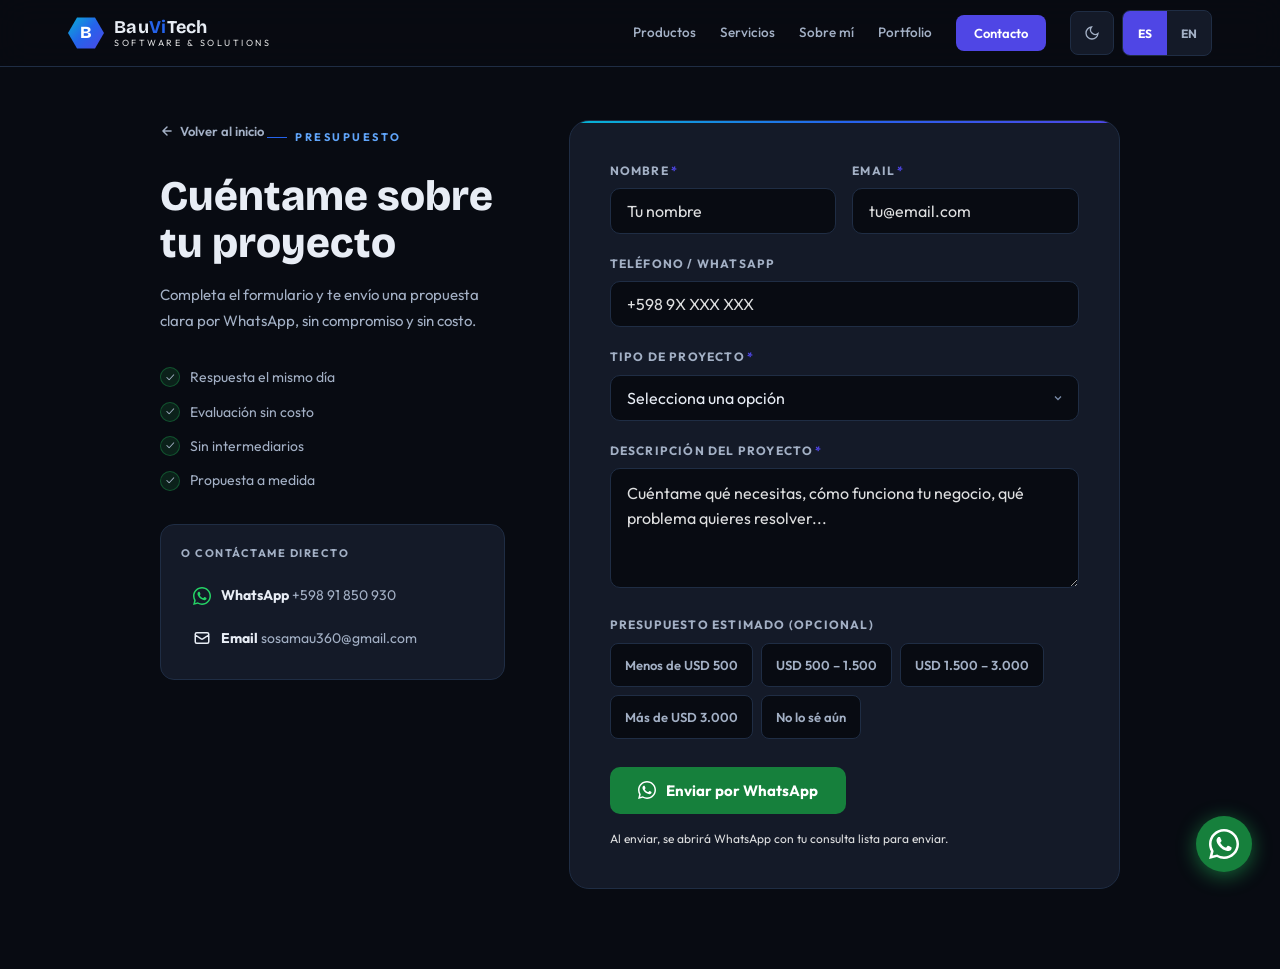
==== commit 0a95f643: "fix: consistent initial dark theme before shared script loads" ====
--- a/contacto.html
+++ b/contacto.html
@@ -1,5 +1,5 @@
 <!DOCTYPE html>
-<html lang="es">
+<html lang="es" class="dark">
 <head>
     <meta charset="UTF-8">
     <meta name="viewport" content="width=device-width, initial-scale=1.0">
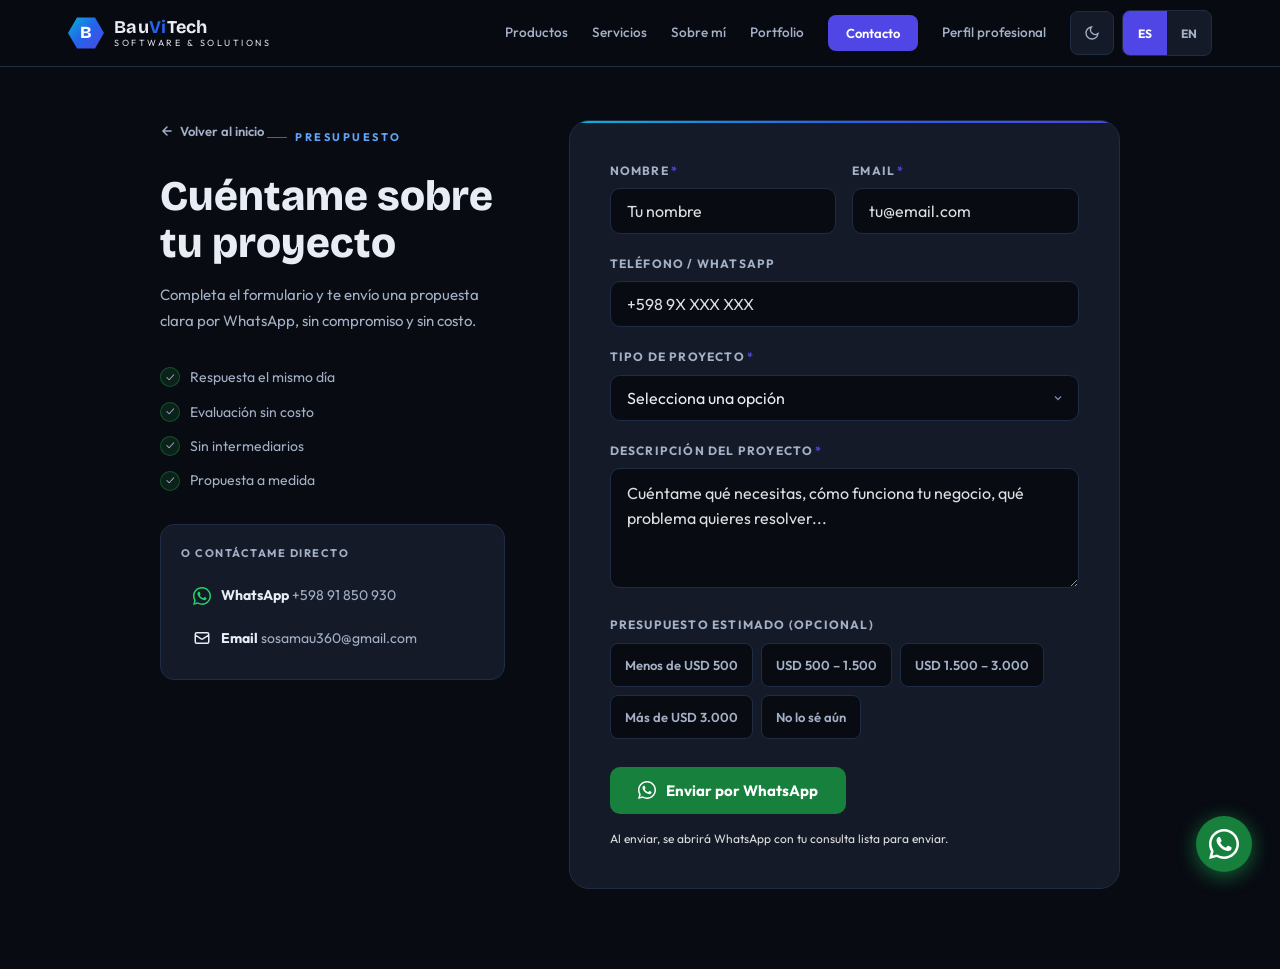
==== commit 9a318a0c: "feat: commercial landing and bilingual developer profile (BVT-09 BVT-10)" ====
--- a/contacto.html
+++ b/contacto.html
@@ -69,7 +69,8 @@
             <a href="index.html#sobre" data-i18n="nav.about">Sobre mí</a>
             <a href="portfolio.html" data-i18n="nav.portfolio">Portfolio</a>
             <a href="contacto.html" class="nav-cta active" data-i18n="nav.contact">Contacto</a>
-            <div class="nav-controls">
+            <a href="desarrollador.html" class="nav-profile" data-profile-link data-i18n="v2.nav.profile">Perfil profesional</a>
+        <div class="nav-controls">
                 <button type="button" class="ctrl-btn" id="theme-toggle" title="Tema claro" aria-label="Tema claro" aria-pressed="false">
                     <svg id="icon-sun" aria-hidden="true" focusable="false" width="16" height="16" fill="none" stroke="currentColor" stroke-width="2" viewBox="0 0 24 24" style="display:none"><circle cx="12" cy="12" r="5"/><path d="M12 1v2M12 21v2M4.22 4.22l1.42 1.42M18.36 18.36l1.42 1.42M1 12h2M21 12h2M4.22 19.78l1.42-1.42M18.36 5.64l1.42-1.42"/></svg>
                     <svg id="icon-moon" aria-hidden="true" focusable="false" width="16" height="16" fill="none" stroke="currentColor" stroke-width="2" viewBox="0 0 24 24"><path d="M21 12.79A9 9 0 1 1 11.21 3 7 7 0 0 0 21 12.79z"/></svg>
@@ -91,7 +92,8 @@
     <a href="index.html#sobre" data-i18n="nav.about">Sobre mí</a>
     <a href="portfolio.html" data-i18n="nav.portfolio">Portfolio</a>
     <a href="contacto.html" data-i18n="nav.contact">Contacto</a>
-    <div class="mobile-menu-controls">
+    <a href="desarrollador.html" class="nav-profile" data-profile-link data-i18n="v2.nav.profile">Perfil profesional</a>
+        <div class="mobile-menu-controls">
         <button type="button" class="ctrl-btn" id="theme-toggle-m" title="Tema claro" aria-label="Tema claro" aria-pressed="false">
             <svg id="icon-sun-m" aria-hidden="true" focusable="false" width="16" height="16" fill="none" stroke="currentColor" stroke-width="2" viewBox="0 0 24 24" style="display:none"><circle cx="12" cy="12" r="5"/><path d="M12 1v2M12 21v2M4.22 4.22l1.42 1.42M18.36 18.36l1.42 1.42M1 12h2M21 12h2M4.22 19.78l1.42-1.42M18.36 5.64l1.42-1.42"/></svg>
             <svg id="icon-moon-m" aria-hidden="true" focusable="false" width="16" height="16" fill="none" stroke="currentColor" stroke-width="2" viewBox="0 0 24 24"><path d="M21 12.79A9 9 0 1 1 11.21 3 7 7 0 0 0 21 12.79z"/></svg>
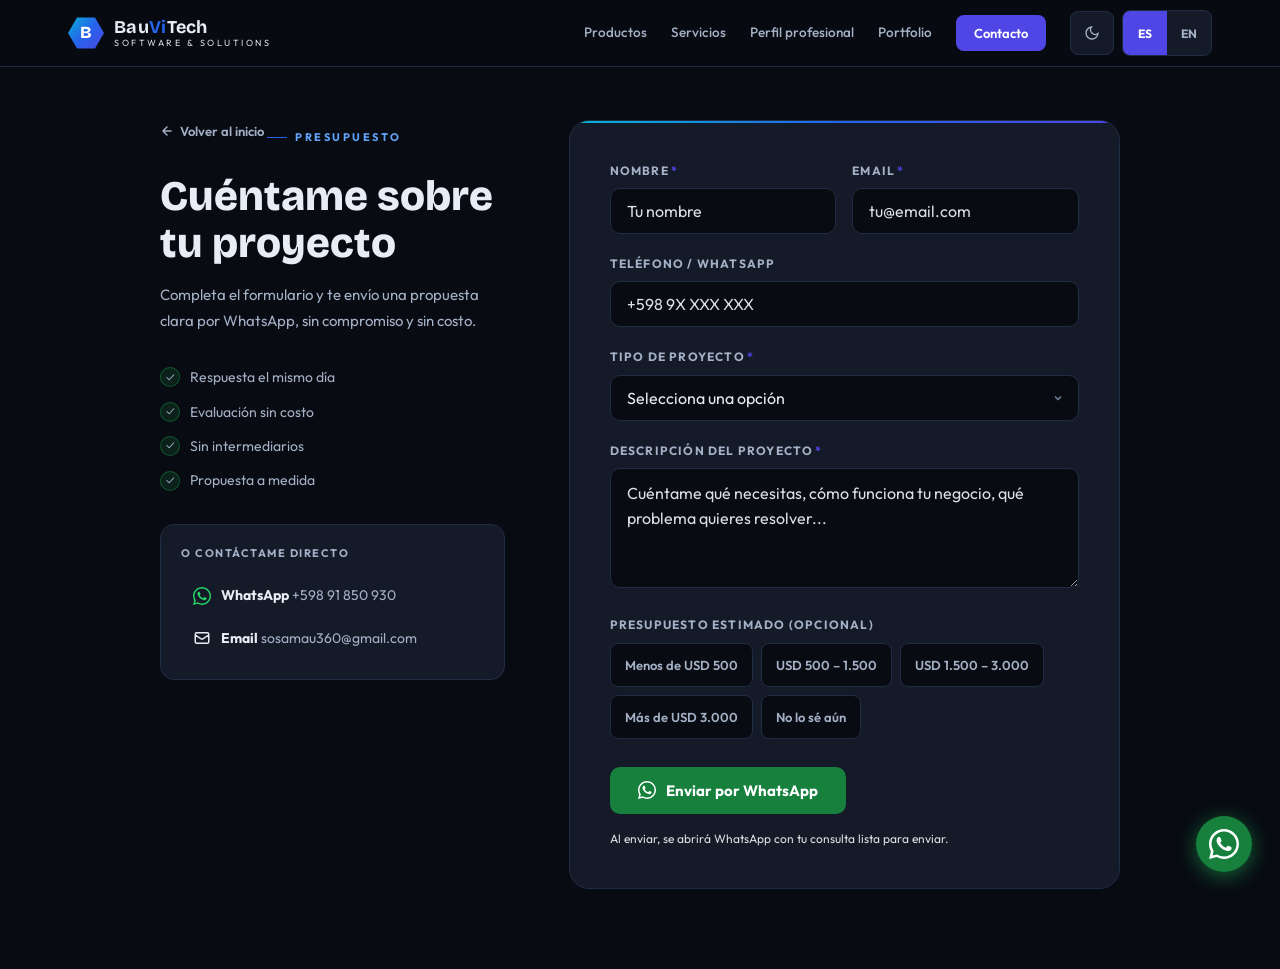
==== commit 9d5686c8: "fix: keep commercial navigation compact across pages" ====
--- a/contacto.html
+++ b/contacto.html
@@ -66,11 +66,10 @@
         <div class="nav-links">
             <a href="index.html#productos" data-i18n="nav.products">Productos</a>
             <a href="index.html#servicios" data-i18n="nav.services">Servicios</a>
-            <a href="index.html#sobre" data-i18n="nav.about">Sobre mí</a>
+            <a href="desarrollador.html" data-profile-link data-i18n="v2.nav.profile">Perfil profesional</a>
             <a href="portfolio.html" data-i18n="nav.portfolio">Portfolio</a>
             <a href="contacto.html" class="nav-cta active" data-i18n="nav.contact">Contacto</a>
-            <a href="desarrollador.html" class="nav-profile" data-profile-link data-i18n="v2.nav.profile">Perfil profesional</a>
-        <div class="nav-controls">
+            <div class="nav-controls">
                 <button type="button" class="ctrl-btn" id="theme-toggle" title="Tema claro" aria-label="Tema claro" aria-pressed="false">
                     <svg id="icon-sun" aria-hidden="true" focusable="false" width="16" height="16" fill="none" stroke="currentColor" stroke-width="2" viewBox="0 0 24 24" style="display:none"><circle cx="12" cy="12" r="5"/><path d="M12 1v2M12 21v2M4.22 4.22l1.42 1.42M18.36 18.36l1.42 1.42M1 12h2M21 12h2M4.22 19.78l1.42-1.42M18.36 5.64l1.42-1.42"/></svg>
                     <svg id="icon-moon" aria-hidden="true" focusable="false" width="16" height="16" fill="none" stroke="currentColor" stroke-width="2" viewBox="0 0 24 24"><path d="M21 12.79A9 9 0 1 1 11.21 3 7 7 0 0 0 21 12.79z"/></svg>
@@ -89,11 +88,10 @@
 <div class="mobile-menu" id="mobileMenu" role="navigation" aria-label="Navegación móvil" data-i18n-aria-label="a11y.mobileNav">
     <a href="index.html#productos" data-i18n="nav.products">Productos</a>
     <a href="index.html#servicios" data-i18n="nav.services">Servicios</a>
-    <a href="index.html#sobre" data-i18n="nav.about">Sobre mí</a>
+    <a href="desarrollador.html" data-profile-link data-i18n="v2.nav.profile">Perfil profesional</a>
     <a href="portfolio.html" data-i18n="nav.portfolio">Portfolio</a>
     <a href="contacto.html" data-i18n="nav.contact">Contacto</a>
-    <a href="desarrollador.html" class="nav-profile" data-profile-link data-i18n="v2.nav.profile">Perfil profesional</a>
-        <div class="mobile-menu-controls">
+    <div class="mobile-menu-controls">
         <button type="button" class="ctrl-btn" id="theme-toggle-m" title="Tema claro" aria-label="Tema claro" aria-pressed="false">
             <svg id="icon-sun-m" aria-hidden="true" focusable="false" width="16" height="16" fill="none" stroke="currentColor" stroke-width="2" viewBox="0 0 24 24" style="display:none"><circle cx="12" cy="12" r="5"/><path d="M12 1v2M12 21v2M4.22 4.22l1.42 1.42M18.36 18.36l1.42 1.42M1 12h2M21 12h2M4.22 19.78l1.42-1.42M18.36 5.64l1.42-1.42"/></svg>
             <svg id="icon-moon-m" aria-hidden="true" focusable="false" width="16" height="16" fill="none" stroke="currentColor" stroke-width="2" viewBox="0 0 24 24"><path d="M21 12.79A9 9 0 1 1 11.21 3 7 7 0 0 0 21 12.79z"/></svg>
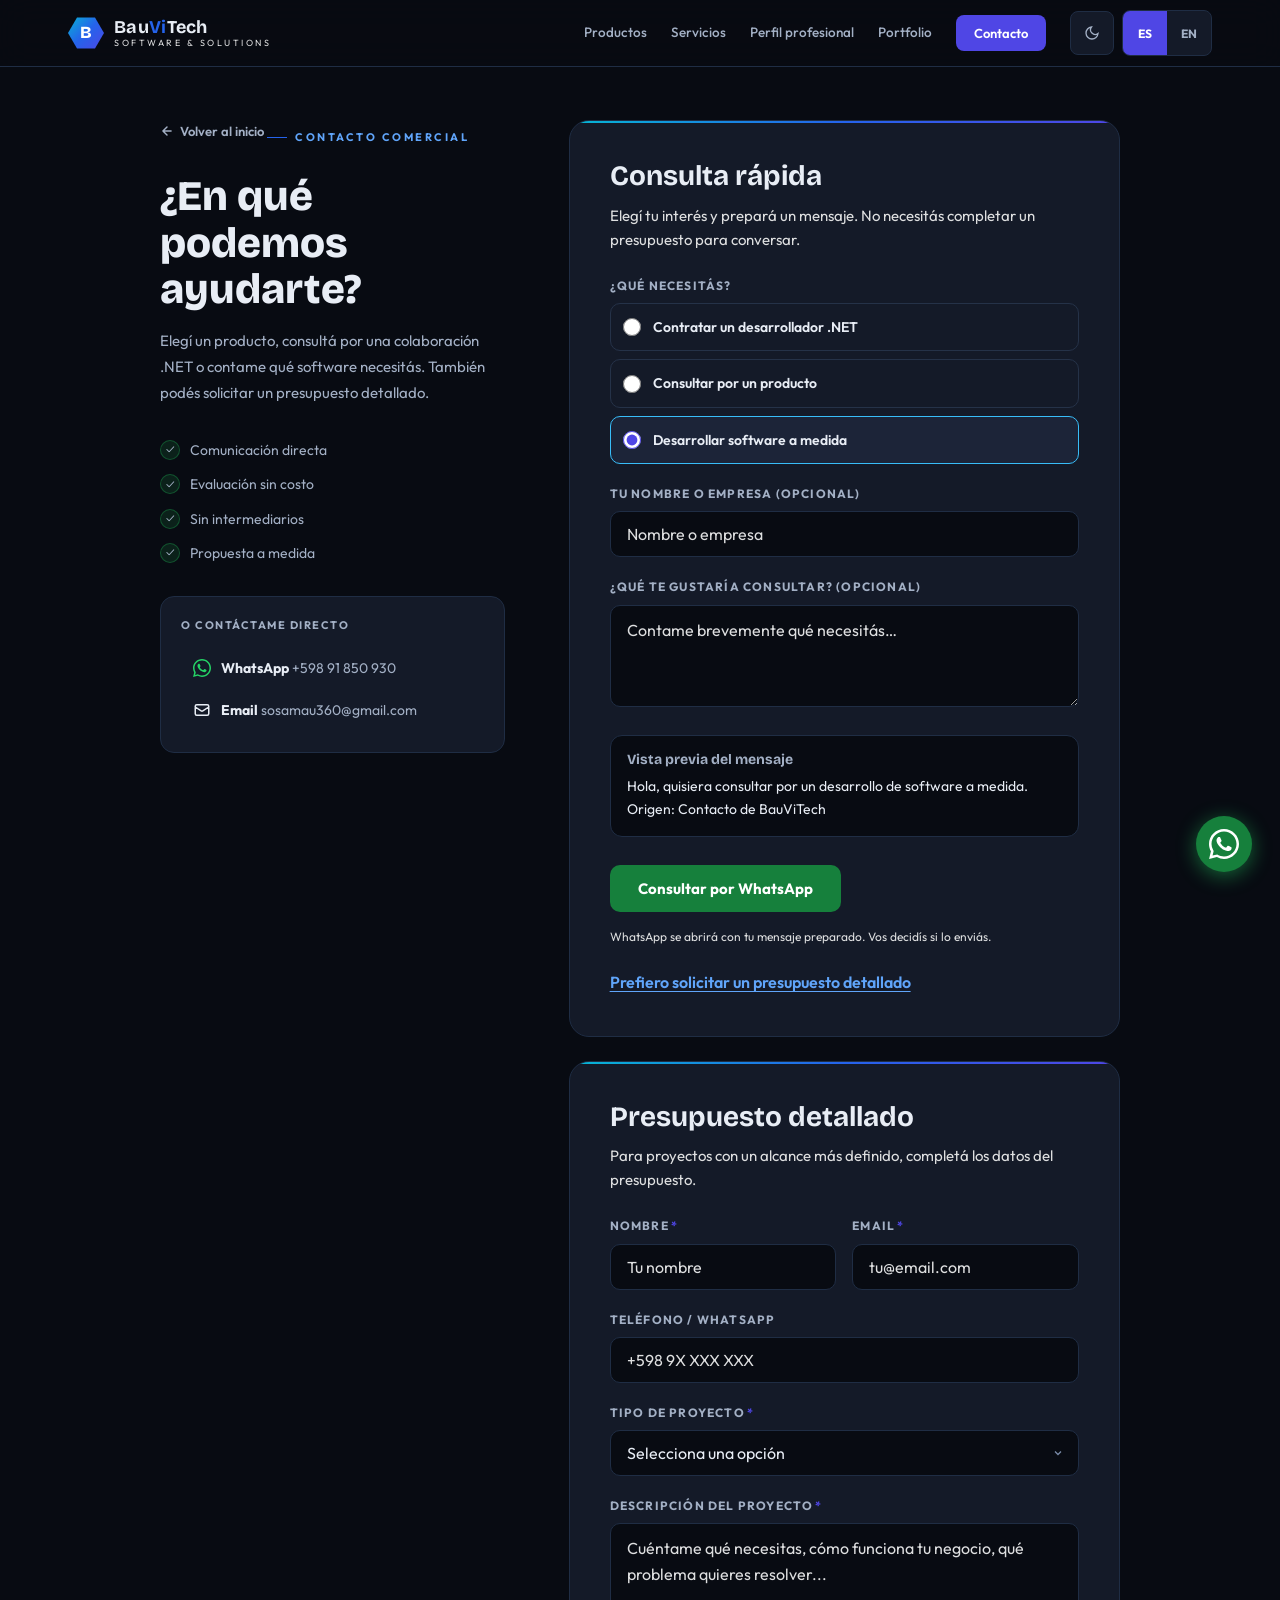
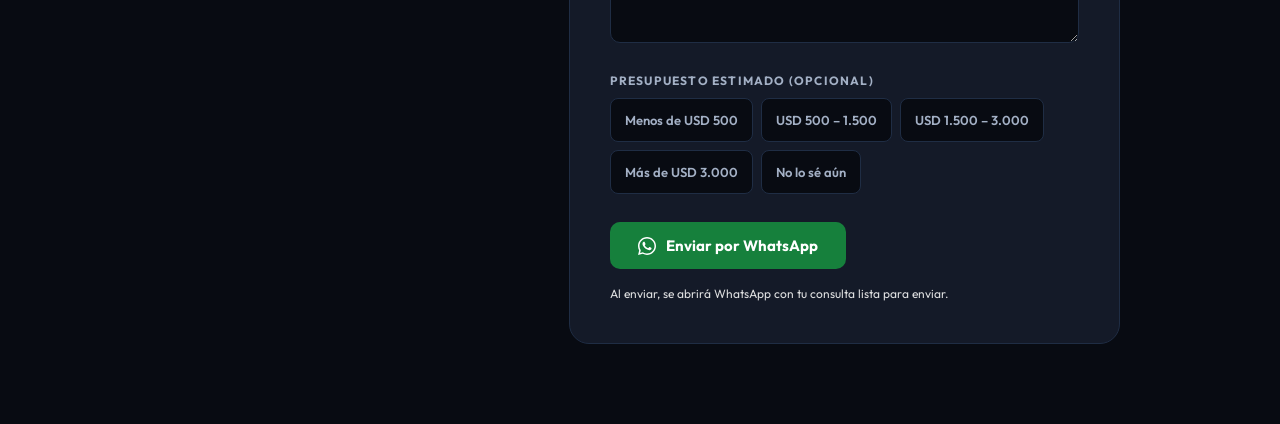
==== commit 99b03c66: "feat: contextual commercial inquiries and quick WhatsApp contact (BVT-11)" ====
--- a/contacto.html
+++ b/contacto.html
@@ -114,12 +114,12 @@
                 <span data-i18n="page.back">Volver al inicio</span>
             </a>
 
-            <div class="page-tag" data-i18n="page.tag">Presupuesto</div>
-            <h1 class="page-title" data-i18n="page.title">Cuéntame sobre tu proyecto</h1>
-            <p class="page-sub" data-i18n="page.sub">Completa el formulario y te envío una propuesta clara por WhatsApp, sin compromiso y sin costo.</p>
+            <div class="page-tag" data-i18n="page.tag">Contacto comercial</div>
+            <h1 class="page-title" data-i18n="page.title">¿En qué podemos ayudarte?</h1>
+            <p class="page-sub" data-i18n="page.sub">Elegí un producto, consultá por una colaboración .NET o contame qué software necesitás. También podés solicitar un presupuesto detallado.</p>
 
             <div class="promise-list">
-                <div class="promise-item"><div class="dot">✓</div><span data-i18n="promise.p1">Respuesta el mismo día</span></div>
+                <div class="promise-item"><div class="dot">✓</div><span data-i18n="promise.p1">Comunicación directa</span></div>
                 <div class="promise-item"><div class="dot">✓</div><span data-i18n="promise.p2">Evaluación sin costo</span></div>
                 <div class="promise-item"><div class="dot">✓</div><span data-i18n="promise.p3">Sin intermediarios</span></div>
                 <div class="promise-item"><div class="dot">✓</div><span data-i18n="promise.p4">Propuesta a medida</span></div>
@@ -139,8 +139,49 @@
         </div>
 
         <!-- RIGHT: FORM -->
-        <div class="form-card">
-
+        <div class="contact-forms">
+        <section class="form-card quick-card" id="consulta-rapida" aria-labelledby="quick-title">
+    <h2 id="quick-title" class="quick-heading" data-i18n="quick.title">Consulta rápida</h2>
+    <p class="quick-intro" data-i18n="quick.intro">Elegí tu interés y prepará un mensaje. No necesitás completar un presupuesto para conversar.</p>
+    <form id="quickInquiry" hidden>
+        <fieldset class="quick-fieldset">
+            <legend data-i18n="quick.intent">¿Qué necesitás?</legend>
+            <div class="quick-choices">
+                <label class="quick-choice" for="quick-intent-developer"><input type="radio" id="quick-intent-developer" name="quick-intent" value="developer"><span data-i18n="quick.developer">Contratar un desarrollador .NET</span></label>
+                <label class="quick-choice" for="quick-intent-product"><input type="radio" id="quick-intent-product" name="quick-intent" value="product"><span data-i18n="quick.product">Consultar por un producto</span></label>
+                <label class="quick-choice" for="quick-intent-custom"><input type="radio" id="quick-intent-custom" name="quick-intent" value="custom" checked><span data-i18n="quick.custom">Desarrollar software a medida</span></label>
+            </div>
+        </fieldset>
+        <div class="form-group" id="quick-product-group" hidden>
+            <label for="quick-product" data-i18n="quick.product.label">¿Qué producto te interesa?</label>
+            <select id="quick-product">
+                <option value="kineos360">Kineos360</option>
+                <option value="omnidate">OmniDate</option>
+                <option value="parksoft">ParkSoft / Multiparking</option>
+                <option value="bauvi-notify">BauVi.Notify</option>
+                <option value="saliya" data-i18n="quick.saliya">SaliYa — En desarrollo</option>
+            </select>
+        </div>
+        <div class="form-group">
+            <label for="quick-name" data-i18n="quick.name">Tu nombre o empresa (opcional)</label>
+            <input type="text" id="quick-name" maxlength="100" autocomplete="name" data-i18n="quick.name.placeholder" placeholder="Nombre o empresa">
+        </div>
+        <div class="form-group">
+            <label for="quick-message" data-i18n="quick.message">¿Qué te gustaría consultar? (opcional)</label>
+            <textarea id="quick-message" maxlength="1000" rows="3" data-i18n="quick.message.placeholder" placeholder="Contame brevemente qué necesitás…"></textarea>
+        </div>
+        <div class="quick-preview">
+            <h3 id="quick-preview-label" data-i18n="quick.preview">Vista previa del mensaje</h3>
+            <p id="quick-preview" aria-labelledby="quick-preview-label"></p>
+        </div>
+        <div class="form-footer"><button type="submit" class="btn-submit"><span data-i18n="quick.send">Consultar por WhatsApp</span></button><p class="form-note" data-i18n="quick.note">WhatsApp se abrirá con tu mensaje preparado. Vos decidís si lo enviás.</p></div>
+    </form>
+    <noscript><p><a href="https://wa.me/59891850930" target="_blank" rel="noopener noreferrer">WhatsApp</a></p></noscript>
+    <a href="#presupuesto" class="quick-quote-link" data-i18n="quick.quote.link">Prefiero solicitar un presupuesto detallado</a>
+</section>
+        <div class="form-card" id="presupuesto" aria-labelledby="quote-title">
+            <h2 id="quote-title" class="quick-heading" data-i18n="quick.quote.title">Presupuesto detallado</h2>
+            <p class="quick-intro" data-i18n="quick.quote.sub">Para proyectos con un alcance más definido, completá los datos del presupuesto.</p>
             <!-- Form -->
             <form id="budgetForm" novalidate>
 
@@ -205,6 +246,7 @@
             </form>
 
         </div><!-- /form-card -->
+        </div><!-- /contact-forms -->
     </div><!-- /page-inner -->
 </main><!-- /page-wrap -->
 
@@ -216,5 +258,6 @@
 <script src="js/contacto.i18n.js"></script>
 <script src="js/shared.js"></script>
 <script src="js/contacto.js"></script>
+<script src="js/consulta.js"></script>
 </body>
 </html>
--- a/contacto.css
+++ b/contacto.css
@@ -259,3 +259,21 @@
 html.light .error-msg { color: #b91c1c; }
 .page-tag { color: var(--link-readable); }
 @media (max-width: 480px) { .page-wrap { padding: 100px 16px 88px; } .form-card { padding: 24px 16px; } .btn-submit { width: 100%; } }
+
+/* BVT-11: quick inquiries and detailed quote, shared form styles. */
+.contact-forms { display: grid; gap: 24px; min-width: 0; }
+.quick-heading { font-size: clamp(22px, 3vw, 28px); margin-bottom: 12px; }
+.quick-intro { color: var(--text-dim); font-size: 15px; margin-bottom: 24px; }
+.quick-card [hidden] { display: none !important; }
+.quick-fieldset { border: 0; min-width: 0; margin-bottom: 20px; }
+.quick-fieldset legend { color: var(--text-muted); font-size: 12px; font-weight: 700; text-transform: uppercase; letter-spacing: 1.2px; margin-bottom: 8px; }
+.quick-choices { display: grid; gap: 8px; }
+.quick-choice { display: flex; align-items: center; gap: 12px; min-height: 48px; padding: 12px; border: 1px solid var(--border2); border-radius: 10px; margin: 0; cursor: pointer; color: var(--text); font-size: 14px; text-transform: none; letter-spacing: normal; font-weight: 600; }
+.quick-choice:focus-within, .quick-choice:has(input:checked) { border-color: var(--focus-ring); background: var(--surface2); }
+.quick-choice input[type="radio"] { appearance: auto; -webkit-appearance: radio; flex: 0 0 auto; width: 18px; height: 18px; padding: 0; accent-color: var(--indigo); }
+.quick-card textarea { min-height: 96px; }
+.quick-preview { padding: 16px; border: 1px solid var(--border); border-radius: 12px; background: var(--bg); }
+.quick-preview h3 { font-size: 14px; color: var(--text-muted); margin-bottom: 8px; }
+.quick-preview p { white-space: pre-wrap; overflow-wrap: anywhere; font-size: 14px; color: var(--text); }
+.quick-quote-link { display: inline-block; margin-top: 24px; color: var(--link-readable); font-weight: 600; text-decoration: underline; text-underline-offset: 3px; }
+@media (max-width: 480px) { .quick-choice { padding: 10px; } .quick-preview { padding: 12px; } }
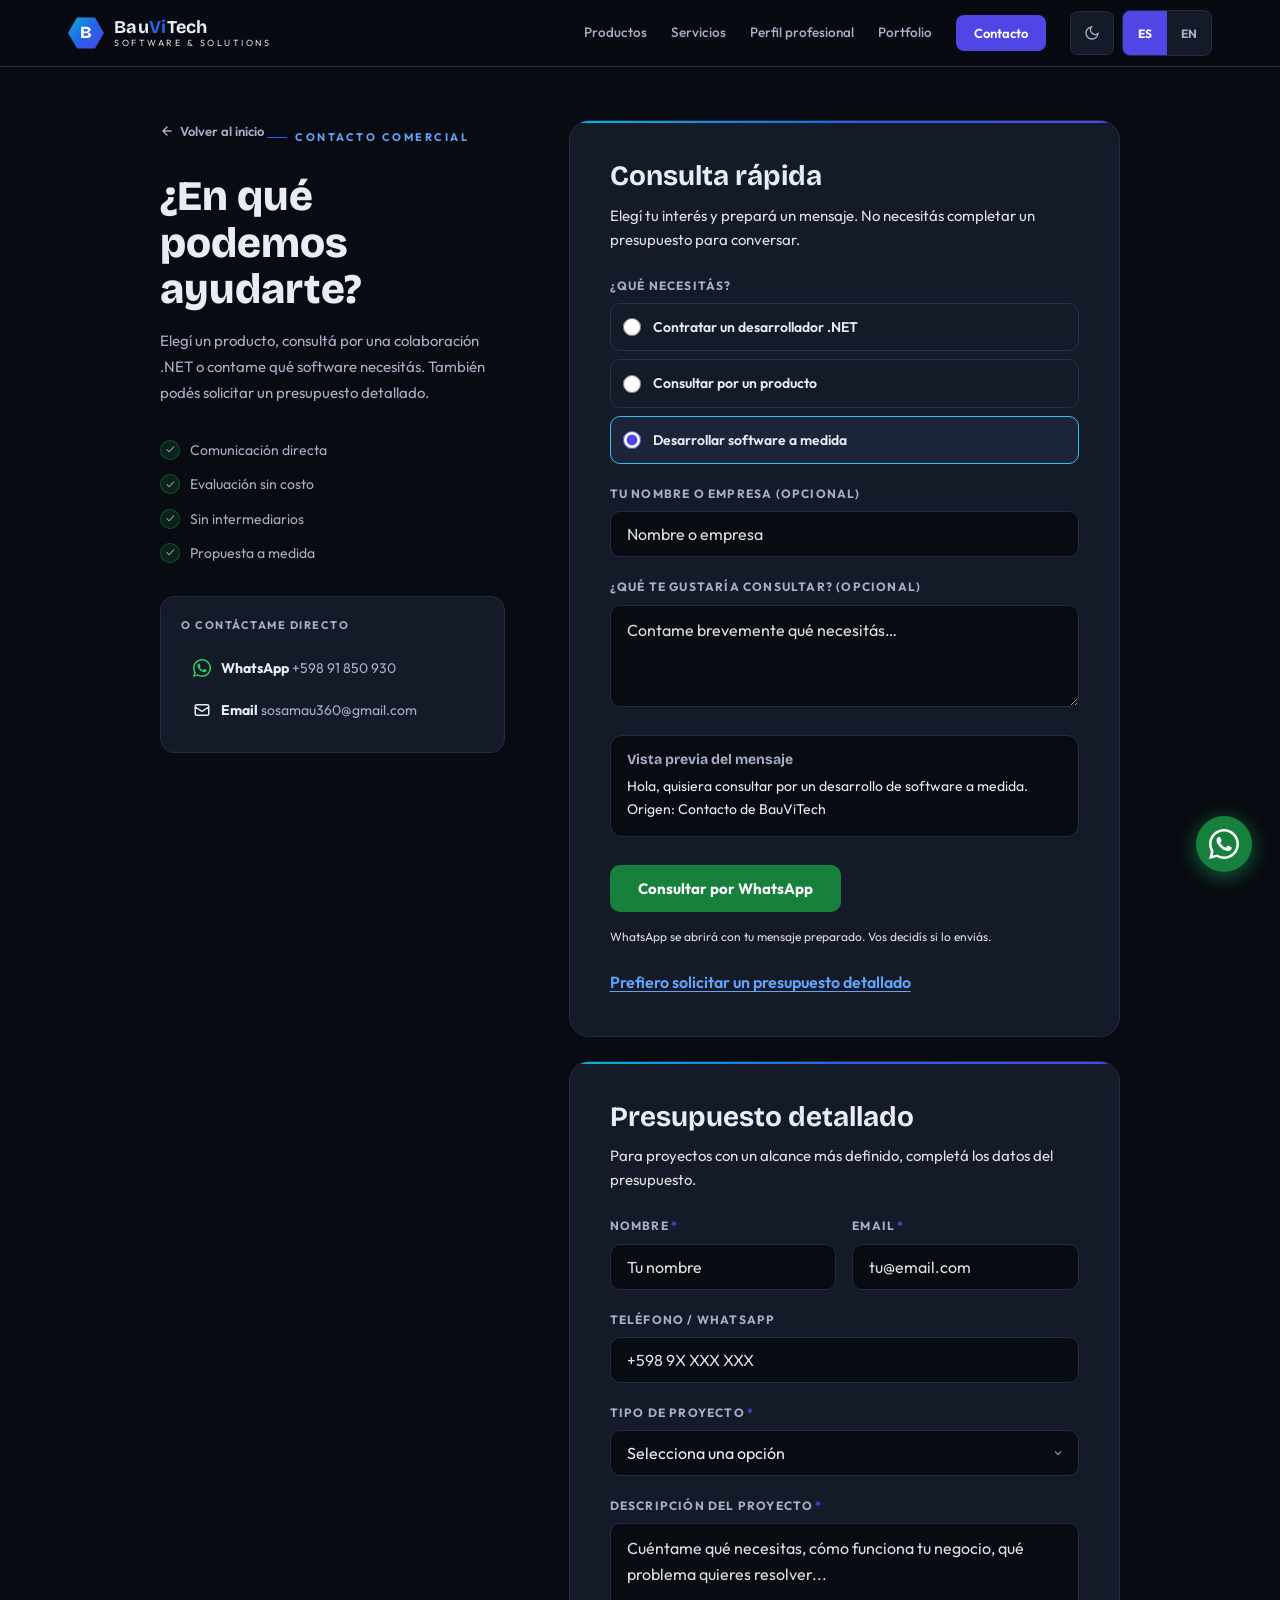
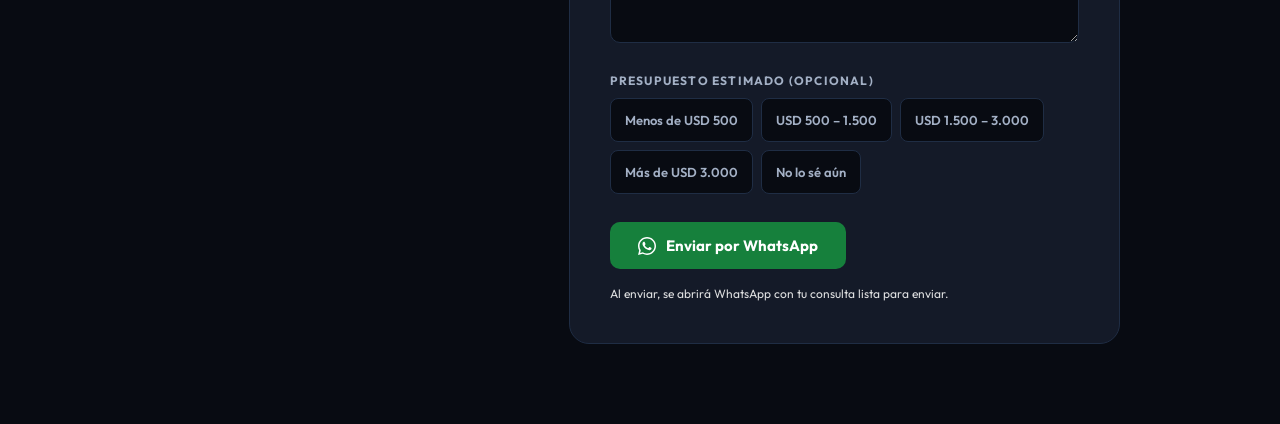
==== commit 6d6224a6: "feat: opt-in GA4 commercial measurement with private event taxonomy (BVT-12)" ====
--- a/contacto.html
+++ b/contacto.html
@@ -2,6 +2,7 @@
 <html lang="es" class="dark">
 <head>
     <meta charset="UTF-8">
+    <meta name="referrer" content="strict-origin-when-cross-origin">
     <meta name="viewport" content="width=device-width, initial-scale=1.0">
     <title>Contacto y presupuesto de software | BauViTech</title>
     <link rel="preconnect" href="https://fonts.googleapis.com">
@@ -66,7 +67,7 @@
         <div class="nav-links">
             <a href="index.html#productos" data-i18n="nav.products">Productos</a>
             <a href="index.html#servicios" data-i18n="nav.services">Servicios</a>
-            <a href="desarrollador.html" data-profile-link data-i18n="v2.nav.profile">Perfil profesional</a>
+            <a href="desarrollador.html" data-profile-link data-i18n="v2.nav.profile" data-analytics-event="developer_interest" data-analytics-interest="developer" data-analytics-action="profile">Perfil profesional</a>
             <a href="portfolio.html" data-i18n="nav.portfolio">Portfolio</a>
             <a href="contacto.html" class="nav-cta active" data-i18n="nav.contact">Contacto</a>
             <div class="nav-controls">
@@ -88,7 +89,7 @@
 <div class="mobile-menu" id="mobileMenu" role="navigation" aria-label="Navegación móvil" data-i18n-aria-label="a11y.mobileNav">
     <a href="index.html#productos" data-i18n="nav.products">Productos</a>
     <a href="index.html#servicios" data-i18n="nav.services">Servicios</a>
-    <a href="desarrollador.html" data-profile-link data-i18n="v2.nav.profile">Perfil profesional</a>
+    <a href="desarrollador.html" data-profile-link data-i18n="v2.nav.profile" data-analytics-event="developer_interest" data-analytics-interest="developer" data-analytics-action="profile">Perfil profesional</a>
     <a href="portfolio.html" data-i18n="nav.portfolio">Portfolio</a>
     <a href="contacto.html" data-i18n="nav.contact">Contacto</a>
     <div class="mobile-menu-controls">
@@ -127,11 +128,11 @@
 
             <div class="contact-direct">
                 <div class="contact-direct-label" data-i18n="page.or">O contáctame directo</div>
-                <a href="https://wa.me/59891850930" target="_blank" rel="noopener noreferrer">
+                <a href="https://wa.me/59891850930" target="_blank" rel="noopener noreferrer" data-analytics-event="whatsapp_contact_click" data-analytics-interest="general" data-analytics-action="whatsapp">
                     <svg width="18" height="18" viewBox="0 0 24 24" fill="#25d366"><path d="M17.472 14.382c-.297-.149-1.758-.867-2.03-.967-.273-.099-.471-.148-.67.15-.197.297-.767.966-.94 1.164-.173.199-.347.223-.644.075-.297-.15-1.255-.463-2.39-1.475-.883-.788-1.48-1.761-1.653-2.059-.173-.297-.018-.458.13-.606.134-.133.298-.347.446-.52.149-.174.198-.298.298-.497.099-.198.05-.371-.025-.52-.075-.149-.669-1.612-.916-2.207-.242-.579-.487-.5-.669-.51-.173-.008-.371-.01-.57-.01-.198 0-.52.074-.792.372-.272.297-1.04 1.016-1.04 2.479 0 1.462 1.065 2.875 1.213 3.074.149.198 2.096 3.2 5.077 4.487.709.306 1.262.489 1.694.625.712.227 1.36.195 1.871.118.571-.085 1.758-.719 2.006-1.413.248-.694.248-1.289.173-1.413-.074-.124-.272-.198-.57-.347z"/><path d="M12 0C5.373 0 0 5.373 0 12c0 2.127.558 4.124 1.532 5.856L.073 23.927l6.244-1.437A11.934 11.934 0 0012 24c6.627 0 12-5.373 12-12S18.627 0 12 0zm0 22c-1.853 0-3.587-.507-5.077-1.383l-.362-.214-3.708.853.882-3.602-.235-.375A9.936 9.936 0 012 12c0-5.514 4.486-10 10-10s10 4.486 10 10-4.486 10-10 10z"/></svg>
                     <div><strong>WhatsApp</strong> <span>+598 91 850 930</span></div>
                 </a>
-                <a href="mailto:sosamau360@gmail.com">
+                <a href="mailto:sosamau360@gmail.com" data-analytics-event="email_contact_click" data-analytics-interest="general" data-analytics-action="email">
                     <svg width="18" height="18" fill="none" stroke="currentColor" stroke-width="2" viewBox="0 0 24 24"><path stroke-linecap="round" stroke-linejoin="round" d="M3 8l7.89 5.26a2 2 0 002.22 0L21 8M5 19h14a2 2 0 002-2V7a2 2 0 00-2-2H5a2 2 0 00-2 2v10a2 2 0 002 2z"/></svg>
                     <div><strong>Email</strong> <span>sosamau360@gmail.com</span></div>
                 </a>
@@ -176,7 +177,7 @@
         </div>
         <div class="form-footer"><button type="submit" class="btn-submit"><span data-i18n="quick.send">Consultar por WhatsApp</span></button><p class="form-note" data-i18n="quick.note">WhatsApp se abrirá con tu mensaje preparado. Vos decidís si lo enviás.</p></div>
     </form>
-    <noscript><p><a href="https://wa.me/59891850930" target="_blank" rel="noopener noreferrer">WhatsApp</a></p></noscript>
+    <noscript><p><a href="https://wa.me/59891850930" target="_blank" rel="noopener noreferrer" data-analytics-event="whatsapp_contact_click" data-analytics-interest="general" data-analytics-action="whatsapp">WhatsApp</a></p></noscript>
     <a href="#presupuesto" class="quick-quote-link" data-i18n="quick.quote.link">Prefiero solicitar un presupuesto detallado</a>
 </section>
         <div class="form-card" id="presupuesto" aria-labelledby="quote-title">
@@ -251,13 +252,30 @@
 </main><!-- /page-wrap -->
 
 <!-- WhatsApp flotante -->
-<a href="https://wa.me/59891850930?text=Hola%20BauViTech%2C%20me%20interesa%20hablar%20sobre%20un%20proyecto." target="_blank" rel="noopener noreferrer" class="floating-whatsapp" title="WhatsApp" aria-label="Contactar por WhatsApp" data-i18n-aria-label="a11y.whatsapp">
+<a href="https://wa.me/59891850930?text=Hola%20BauViTech%2C%20me%20interesa%20hablar%20sobre%20un%20proyecto." target="_blank" rel="noopener noreferrer" class="floating-whatsapp" title="WhatsApp" aria-label="Contactar por WhatsApp" data-i18n-aria-label="a11y.whatsapp" data-analytics-event="whatsapp_contact_click" data-analytics-interest="general" data-analytics-action="whatsapp">
     <svg aria-hidden="true" focusable="false" width="30" height="30" viewBox="0 0 24 24" fill="white"><path d="M17.472 14.382c-.297-.149-1.758-.867-2.03-.967-.273-.099-.471-.148-.67.15-.197.297-.767.966-.94 1.164-.173.199-.347.223-.644.075-.297-.15-1.255-.463-2.39-1.475-.883-.788-1.48-1.761-1.653-2.059-.173-.297-.018-.458.13-.606.134-.133.298-.347.446-.52.149-.174.198-.298.298-.497.099-.198.05-.371-.025-.52-.075-.149-.669-1.612-.916-2.207-.242-.579-.487-.5-.669-.51-.173-.008-.371-.01-.57-.01-.198 0-.52.074-.792.372-.272.297-1.04 1.016-1.04 2.479 0 1.462 1.065 2.875 1.213 3.074.149.198 2.096 3.2 5.077 4.487.709.306 1.262.489 1.694.625.712.227 1.36.195 1.871.118.571-.085 1.758-.719 2.006-1.413.248-.694.248-1.289.173-1.413-.074-.124-.272-.198-.57-.347z"/><path d="M12 0C5.373 0 0 5.373 0 12c0 2.127.558 4.124 1.532 5.856L.073 23.927l6.244-1.437A11.934 11.934 0 0012 24c6.627 0 12-5.373 12-12S18.627 0 12 0zm0 22c-1.853 0-3.587-.507-5.077-1.383l-.362-.214-3.708.853.882-3.602-.235-.375A9.936 9.936 0 012 12c0-5.514 4.486-10 10-10s10 4.486 10 10-4.486 10-10 10z"/></svg>
 </a>
 
+
+<!-- Optional analytics: remains hidden until enabled and configured. -->
+<div id="analytics-preferences" class="analytics-preferences" hidden>
+    <button type="button" id="analytics-settings" class="analytics-settings" data-analytics-text="settings" aria-controls="analytics-panel" aria-expanded="false">Preferencias de analítica</button>
+    <section id="analytics-panel" class="analytics-panel" aria-labelledby="analytics-title" hidden>
+        <h2 id="analytics-title" data-analytics-text="title">Tu elección de analítica</h2>
+        <p data-analytics-text="description">Con tu permiso, Google Analytics mide visitas y acciones comerciales. Es opcional y no recibe el texto que escribís en los formularios de contacto. Podés cambiar tu elección cuando quieras.</p>
+        <div class="analytics-actions">
+            <button type="button" id="analytics-accept" class="analytics-choice" data-analytics-text="accept">Aceptar analítica</button>
+            <button type="button" id="analytics-reject" class="analytics-choice" data-analytics-text="reject">Rechazar analítica</button>
+        </div>
+        <a href="https://policies.google.com/privacy" target="_blank" rel="noopener noreferrer" data-analytics-text="privacy">Privacidad de Google</a>
+        <p id="analytics-status" class="analytics-status" role="status"></p>
+    </section>
+</div>
 <script src="js/contacto.i18n.js"></script>
 <script src="js/shared.js"></script>
 <script src="js/contacto.js"></script>
 <script src="js/consulta.js"></script>
+<script src="js/analytics-config.js"></script>
+<script src="js/analytics.js"></script>
 </body>
 </html>
--- a/shared.css
+++ b/shared.css
@@ -378,3 +378,17 @@
     *, *::before, *::after { animation-delay: 0s !important; animation-iteration-count: 1 !important; }
     .floating-whatsapp:hover { transform: none; }
 }
+
+/* BVT-12: optional, non-modal analytics consent, compatible with both themes. */
+.analytics-preferences[hidden], .analytics-panel[hidden] { display: none !important; }
+.analytics-preferences { padding: 12px 20px 24px; text-align: center; background: var(--bg); }
+.analytics-settings { font: inherit; font-size: 13px; color: var(--link-readable); background: transparent; border: 0; padding: 10px 14px; min-height: 44px; text-decoration: underline; text-underline-offset: 3px; cursor: pointer; }
+.analytics-panel { position: fixed; z-index: 2100; left: 20px; bottom: 20px; width: min(420px, calc(100% - 40px)); max-height: calc(100dvh - 40px); overflow: auto; text-align: left; padding: 22px; color: var(--text); background: var(--surface); border: 1px solid var(--border); border-radius: 16px; box-shadow: 0 16px 48px rgba(0,0,0,.25); }
+.analytics-panel h2 { font-size: 20px; margin-bottom: 10px; }
+.analytics-panel p { font-size: 14px; color: var(--text-muted); line-height: 1.6; }
+.analytics-actions { display: grid; grid-template-columns: repeat(2,minmax(0,1fr)); gap: 8px; margin: 16px 0 12px; }
+.analytics-choice { font: inherit; font-size: 14px; font-weight: 600; min-height: 44px; padding: 10px; color: var(--text); background: var(--surface2); border: 1px solid var(--border2); border-radius: 8px; cursor: pointer; }
+.analytics-choice:hover, .analytics-choice[aria-pressed="true"] { border-color: var(--link-readable); }
+.analytics-panel a { color: var(--link-readable); font-size: 12px; text-decoration: underline; }
+.analytics-status { margin-top: 8px; }
+@media(max-width: 480px) { .analytics-panel { left: 12px; bottom: 12px; width: calc(100% - 24px); max-height: calc(100dvh - 24px); padding: 16px; } }
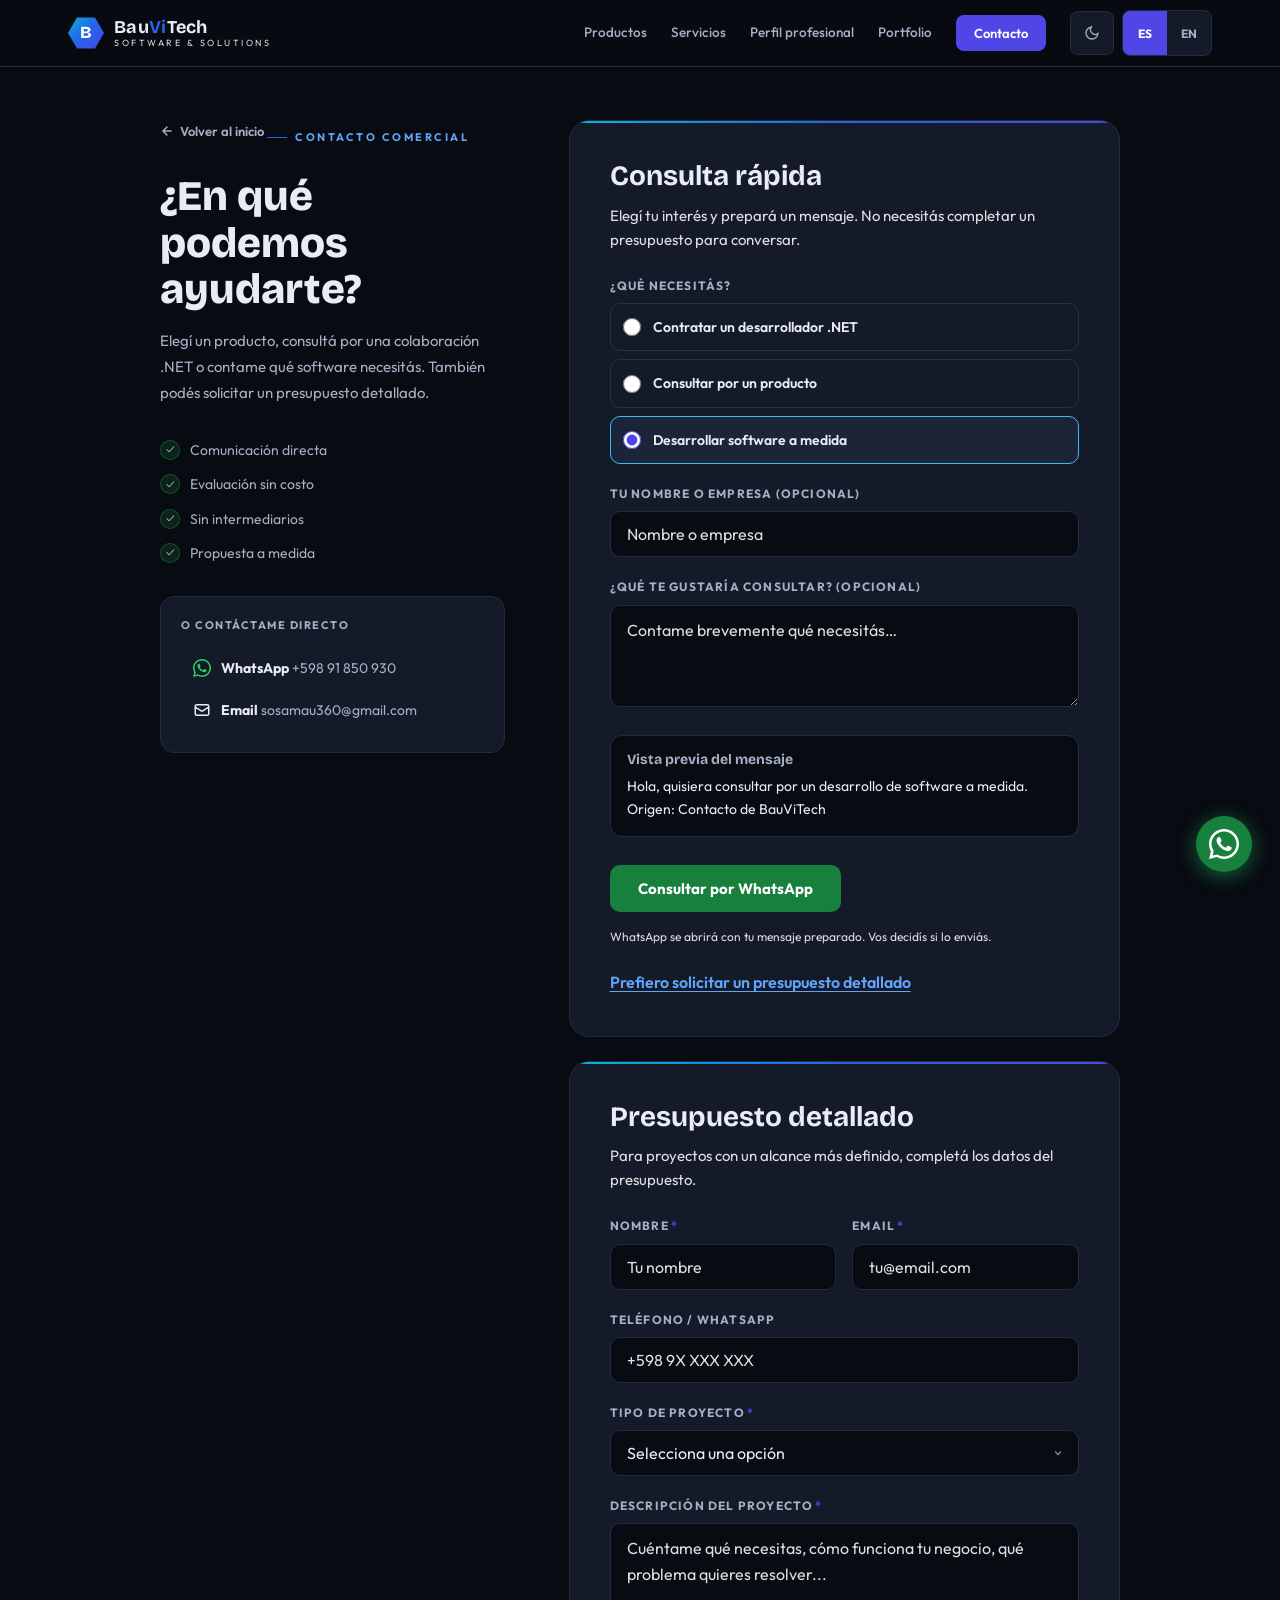
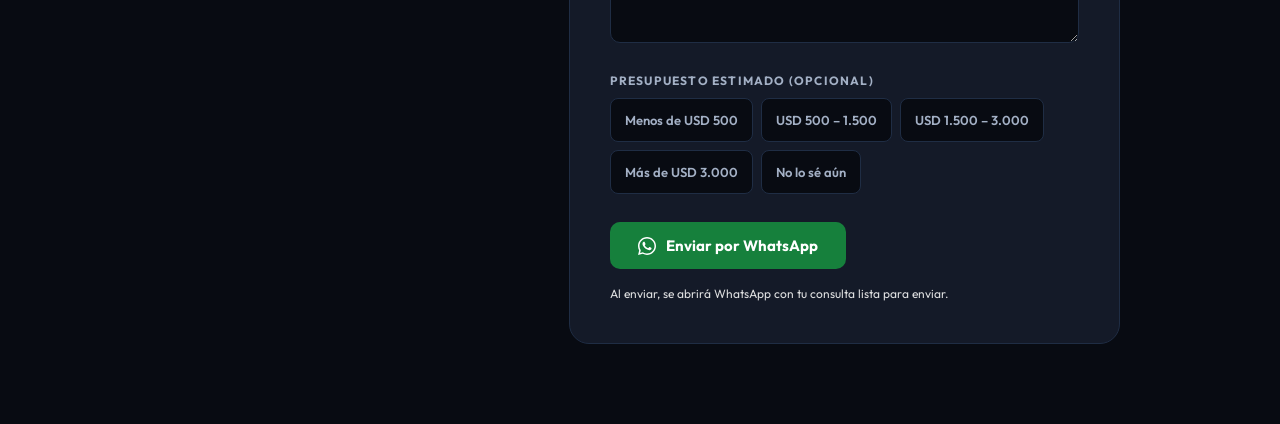
==== commit 79d286f1: "feat: temporarily remove SaliYa from BauViTech commercial site" ====
--- a/contacto.html
+++ b/contacto.html
@@ -160,7 +160,6 @@
                 <option value="omnidate">OmniDate</option>
                 <option value="parksoft">ParkSoft / Multiparking</option>
                 <option value="bauvi-notify">BauVi.Notify</option>
-                <option value="saliya" data-i18n="quick.saliya">SaliYa — En desarrollo</option>
             </select>
         </div>
         <div class="form-group">
